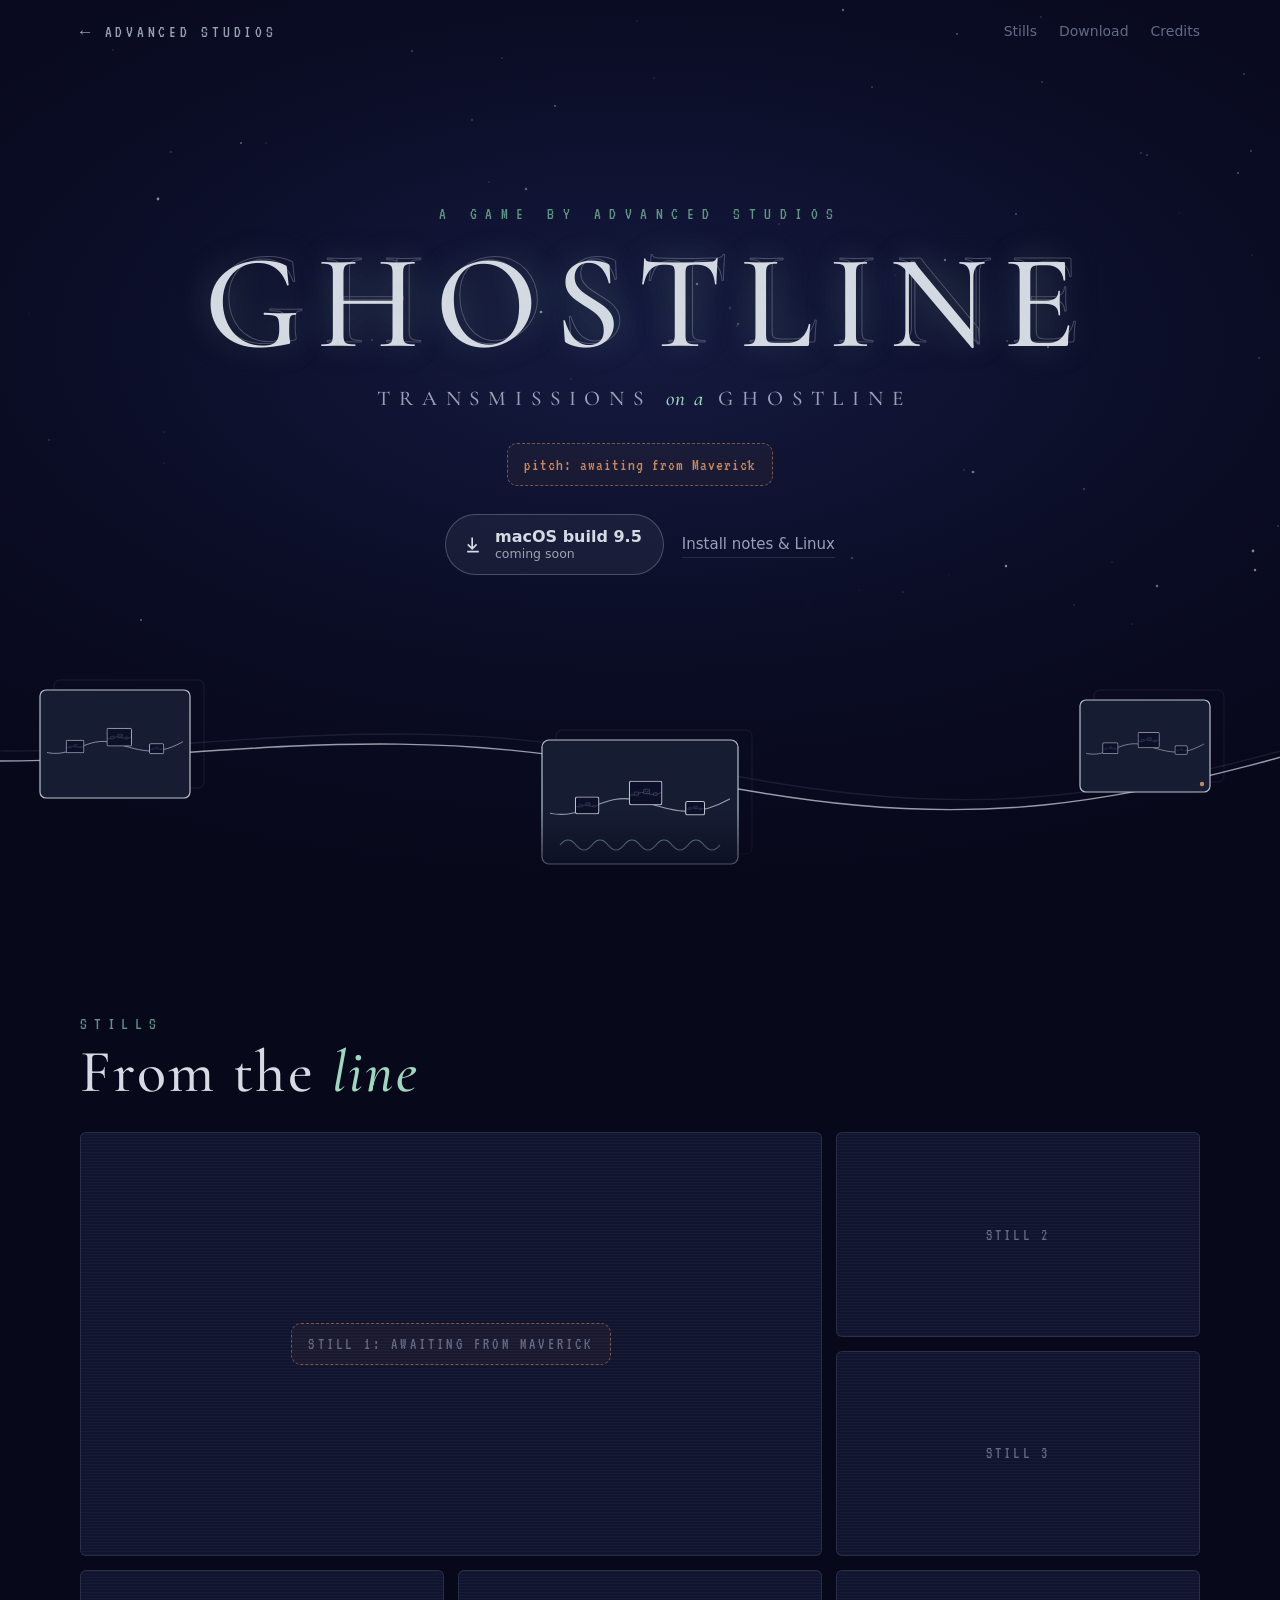
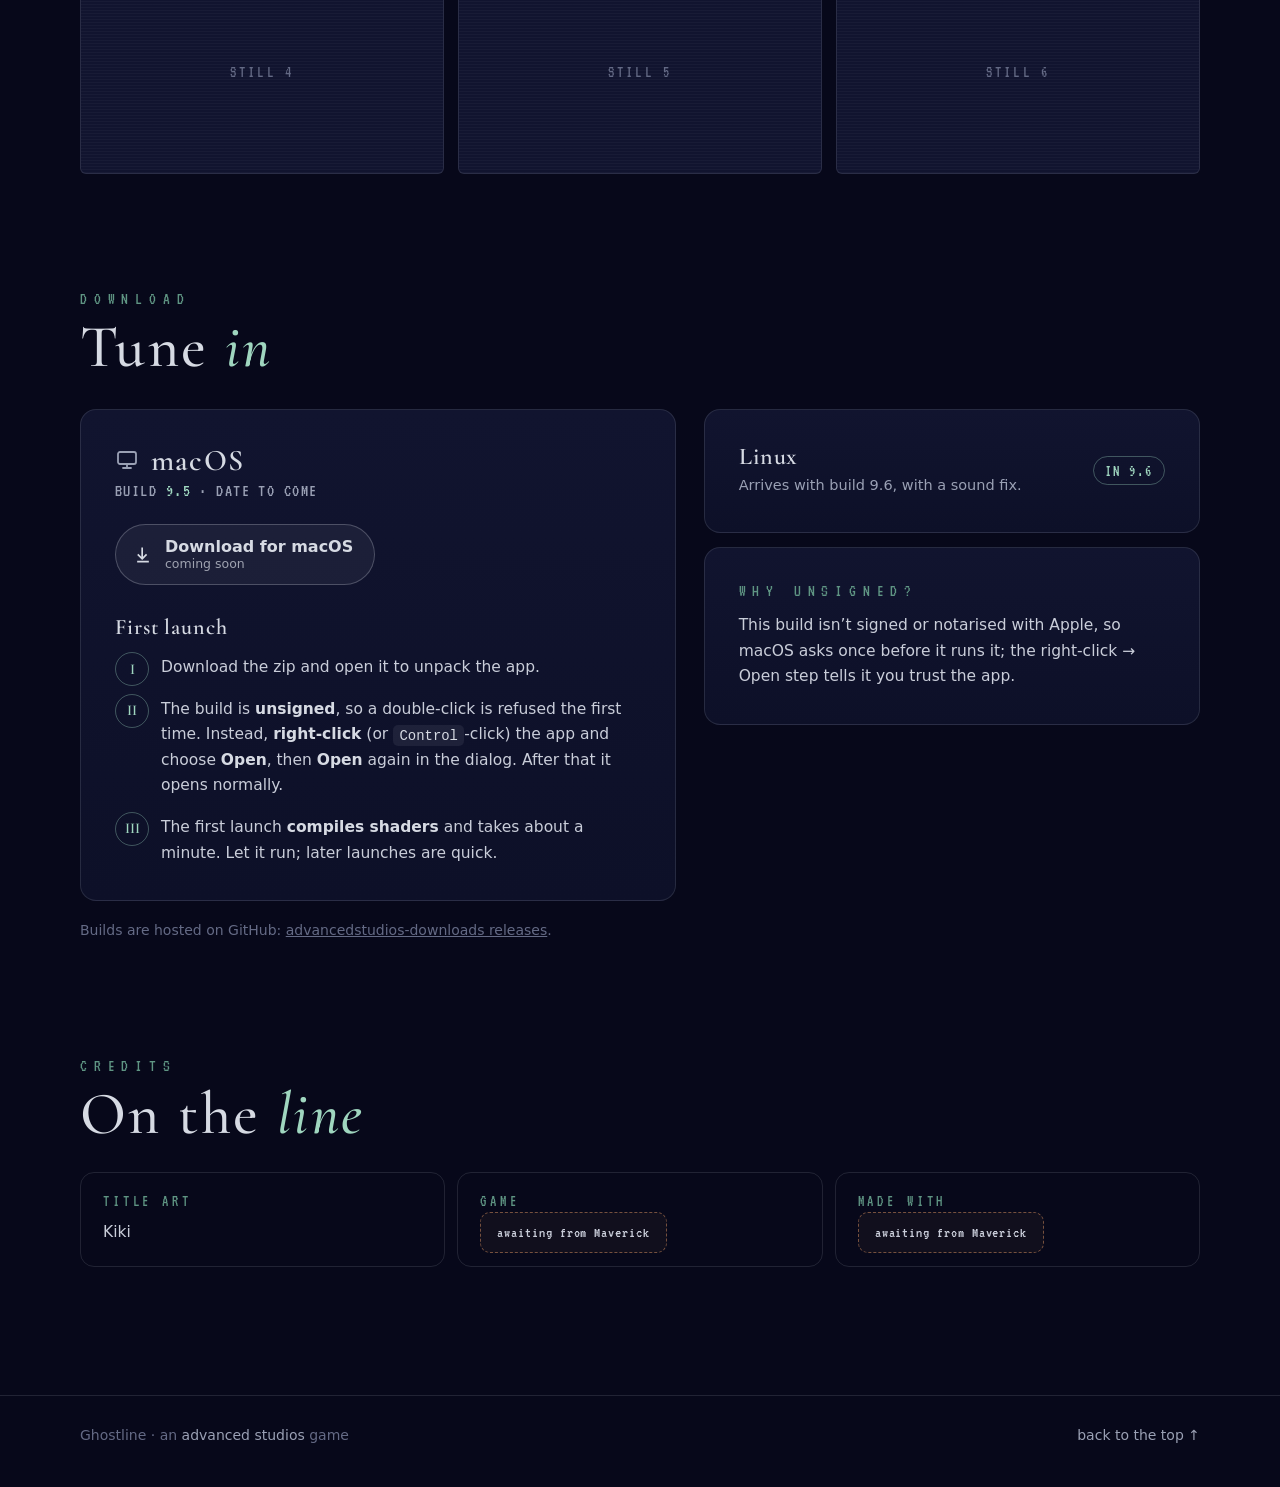
==== ghostline/index.html @ c6085903 "sick drop + ghostline: download pages, both on the main page /sick-drop/: hero over a HUD-free crop " ====
<!doctype html>
<html lang="en">
<head>
<meta charset="utf-8">
<meta name="viewport" content="width=device-width, initial-scale=1">
<title>Ghostline · advanced studios</title>
<meta name="description" content="Ghostline: transmissions on a ghostline. Download the macOS build.">
<meta property="og:title" content="Ghostline">
<meta property="og:description" content="Transmissions on a ghostline.">
<meta name="theme-color" content="#07081a">
<link rel="icon" href="data:,">
<link rel="preload" href="../fonts/cormorant-garamond-latin-500-normal.woff2" as="font" type="font/woff2" crossorigin>
<style>
  @font-face { font-family: "Cormorant Garamond"; src: url(../fonts/cormorant-garamond-latin-500-normal.woff2) format("woff2"); font-weight: 500; font-display: swap; }
  @font-face { font-family: "Cormorant Garamond"; src: url(../fonts/cormorant-garamond-latin-600-normal.woff2) format("woff2"); font-weight: 600; font-display: swap; }
  @font-face { font-family: "Cormorant Garamond"; src: url(../fonts/cormorant-garamond-latin-500-italic.woff2) format("woff2"); font-weight: 500; font-style: italic; font-display: swap; }
  @font-face { font-family: VT323; src: url(../fonts/vt323-latin-400-normal.woff2) format("woff2"); font-display: swap; }

  :root {
    --night: #07081a; --night2: #0d1028; --panel: #11142f; --line: rgba(206,212,224,.13);
    --silver: #d6dae3; --dim: #9aa0b4; --faint: #646a85;
    --celadon: #9fd6bf; --celadon-dim: #5f9583; --copper: #c8875a;
    color-scheme: dark;
  }
  * { box-sizing: border-box; }
  html { scroll-behavior: smooth; }
  body { margin: 0; background: var(--night); color: var(--silver); font: 400 17px/1.65 system-ui, -apple-system, "Segoe UI", Roboto, sans-serif; -webkit-font-smoothing: antialiased; overflow-x: hidden; }
  a { color: inherit; }
  img { display: block; max-width: 100%; height: auto; }
  .wrap { width: min(1120px, 100% - 32px); margin-inline: auto; }
  :focus-visible { outline: 2px solid var(--celadon); outline-offset: 3px; border-radius: 4px; }
  .serif { font-family: "Cormorant Garamond", "C059", Georgia, serif; }

  .top { position: absolute; z-index: 5; inset: 0 0 auto; padding: 20px 0; }
  .top .wrap { display: flex; justify-content: space-between; align-items: center; gap: 16px; }
  .home { text-decoration: none; font: 400 17px/1 VT323, monospace; letter-spacing: .22em; text-transform: uppercase; color: var(--dim); }
  .home::before { content: "\2190\00a0"; }
  .home:hover { color: var(--silver); }
  .top nav { display: flex; gap: 22px; font-size: 14px; }
  .top nav a { text-decoration: none; color: var(--faint); }
  .top nav a:hover { color: var(--silver); }

  /* ---------- hero ---------- */
  .hero { position: relative; min-height: min(100svh, 940px); display: grid; place-items: center; text-align: center; overflow: hidden; isolation: isolate;
    background: radial-gradient(110% 80% at 50% 38%, #151a3f 0, #0b0d26 42%, var(--night) 75%); }
  .hero .art { /* ART: placeholder signal drawing. When Kiki's composite arrives, swap this <svg> for an <img> of it. */
    position: absolute; inset: 0; width: 100%; height: 100%; z-index: -1; }
  .hero::after { content: ""; position: absolute; inset: auto 0 0; height: 10%; z-index: -1; background: linear-gradient(transparent, var(--night)); }
  .hero-in { padding: 110px 0 230px; }
  .kicker { margin: 0 0 22px; font: 400 17px/1 VT323, monospace; letter-spacing: .5em; text-transform: uppercase; color: var(--celadon-dim); }
  h1 { margin: 0; font: 500 clamp(46px, 10.5vw, 150px)/.9 "Cormorant Garamond", Georgia, serif; letter-spacing: .12em; text-indent: .12em; text-transform: uppercase; color: var(--silver);
    text-shadow: 0 0 40px rgba(159,214,191,.18); position: relative; }
  h1::before { /* the afterimage: a tracing-paper copy, a little off register */
    content: attr(data-t); position: absolute; inset: 0; color: transparent; -webkit-text-stroke: 1px rgba(214,218,227,.28); transform: translate(.045em, -.03em); pointer-events: none; animation: drift 9s ease-in-out infinite; }
  @keyframes drift { 0%, 100% { transform: translate(.045em, -.03em); opacity: .8; } 50% { transform: translate(.065em, -.012em); opacity: .4; } }
  .sub { margin: 20px 0 0; font: 500 clamp(15px, 1.8vw, 21px)/1.3 "Cormorant Garamond", Georgia, serif; letter-spacing: .42em; text-indent: .42em; text-transform: uppercase; color: var(--dim); }
  .sub i { font-style: italic; text-transform: none; letter-spacing: .08em; color: var(--celadon); }
  .pitch { max-width: 600px; margin: 34px auto 0; font: 500 clamp(19px, 2vw, 23px)/1.5 "Cormorant Garamond", Georgia, serif; color: #c4c9d6; }

  .cta { display: flex; flex-wrap: wrap; justify-content: center; gap: 14px 18px; align-items: center; margin-top: 34px; }
  .btn { display: inline-flex; align-items: center; gap: 12px; padding: 14px 22px 14px 18px; border-radius: 999px; text-decoration: none; font-weight: 600; font-size: 16px; line-height: 1.15; color: var(--night); background: linear-gradient(180deg, #eef0f5, #c3c8d4); box-shadow: 0 0 0 1px rgba(255,255,255,.25) inset, 0 10px 30px -12px rgba(159,214,191,.55); transition: transform .15s, box-shadow .15s; text-align: left; }
  .btn:hover { transform: translateY(-2px); box-shadow: 0 0 0 1px rgba(255,255,255,.35) inset, 0 14px 36px -12px rgba(159,214,191,.75); }
  .btn svg { width: 20px; height: 20px; flex: none; }
  .btn small { display: block; font-weight: 500; font-size: 12.5px; opacity: .7; }
  .btn.soon { background: rgba(214,218,227,.06); color: var(--silver); box-shadow: inset 0 0 0 1px rgba(214,218,227,.26); cursor: default; }
  .btn.soon:hover { transform: none; }
  .quiet { color: var(--dim); font-size: 15px; text-decoration: none; border-bottom: 1px solid var(--line); }
  .quiet:hover { color: var(--silver); border-color: var(--silver); }

  /* pending content: visible on the preview so nothing ships half-done */
  .pending { border: 1px dashed rgba(200,135,90,.55); border-radius: 10px; padding: 12px 16px; color: var(--copper); font: 400 17px/1.35 VT323, monospace; letter-spacing: .06em; background: rgba(200,135,90,.05); }

  /* ---------- sections ---------- */
  section { padding: clamp(64px, 9vw, 120px) 0 0; }
  .eyebrow { margin: 0 0 10px; font: 400 17px/1 VT323, monospace; letter-spacing: .4em; text-transform: uppercase; color: var(--celadon-dim); }
  h2 { margin: 0 0 18px; font: 500 clamp(38px, 5vw, 60px)/1 "Cormorant Garamond", Georgia, serif; letter-spacing: .04em; color: var(--silver); }
  h2 em { font-style: italic; color: var(--celadon); }

  .stills { display: grid; grid-template-columns: repeat(3, 1fr); gap: 14px; margin-top: 30px; }
  .still { aspect-ratio: 16/9; border-radius: 6px; background: var(--panel); border: 1px solid var(--line); display: grid; place-items: center; position: relative; overflow: hidden; }
  .still:first-child { grid-column: span 2; grid-row: span 2; aspect-ratio: auto; }
  .still::before { content: ""; position: absolute; inset: 0; background: repeating-linear-gradient(0deg, rgba(214,218,227,.035) 0 1px, transparent 1px 3px); }
  .still span { position: relative; font: 400 16px/1 VT323, monospace; letter-spacing: .2em; text-transform: uppercase; color: var(--faint); }

  .dl { display: grid; grid-template-columns: 1.2fr 1fr; gap: clamp(16px, 2.4vw, 28px); margin-top: 32px; }
  .card { border-radius: 16px; background: linear-gradient(180deg, var(--panel), var(--night2)); border: 1px solid var(--line); padding: clamp(22px, 3vw, 34px); }
  .card h3 { margin: 0 0 4px; display: flex; align-items: center; gap: 12px; font: 600 30px/1.1 "Cormorant Garamond", Georgia, serif; letter-spacing: .04em; }
  .card h3 svg { width: 24px; height: 24px; color: var(--dim); }
  .ver { margin: 0 0 22px; font: 400 18px/1.2 VT323, monospace; letter-spacing: .08em; text-transform: uppercase; color: var(--dim); }
  .ver b { color: var(--celadon); font-weight: 400; }
  .stack { display: grid; gap: 14px; align-content: start; }
  .row { display: flex; justify-content: space-between; align-items: center; gap: 14px; }
  .row h3 { font-size: 24px; margin: 0; }
  .row p { margin: 4px 0 0; color: var(--dim); font-size: 14.5px; }
  .pill { font: 400 16px/1 VT323, monospace; letter-spacing: .12em; text-transform: uppercase; color: var(--celadon); border: 1px solid rgba(159,214,191,.35); border-radius: 99px; padding: 6px 11px 5px; white-space: nowrap; }
  ol.steps { margin: 0; padding: 0; list-style: none; counter-reset: st; display: grid; gap: 16px; }
  ol.steps li { counter-increment: st; position: relative; padding-left: 46px; color: #c9cdd9; font-size: 15.5px; }
  ol.steps li::before { content: counter(st, upper-roman); position: absolute; left: 0; top: -3px; width: 32px; height: 32px; border-radius: 50%; display: grid; place-items: center; border: 1px solid rgba(159,214,191,.35); color: var(--celadon); font: 600 15px/1 "Cormorant Garamond", Georgia, serif; }
  ol.steps b { color: var(--silver); }
  kbd, code { font: 500 .9em/1 ui-monospace, "SF Mono", Menlo, Consolas, monospace; background: rgba(214,218,227,.08); padding: .2em .45em; border-radius: 5px; color: var(--silver); }
  .note { margin: 18px 0 0; font-size: 14px; color: var(--faint); }

  .credits { margin: 28px 0 0; display: grid; grid-template-columns: repeat(3, 1fr); gap: 12px; padding: 0; list-style: none; }
  .credits li { padding: 20px 22px; border-radius: 14px; border: 1px solid var(--line); }
  .credits b { display: block; margin-bottom: 8px; font: 400 16px/1 VT323, monospace; letter-spacing: .24em; text-transform: uppercase; color: var(--celadon-dim); }
  .credits span { color: #c9cdd9; font-size: 15.5px; }

  footer { margin-top: clamp(80px, 10vw, 140px); padding: 28px 0 40px; border-top: 1px solid var(--line); color: var(--faint); font-size: 14px; }
  footer .wrap { display: flex; flex-wrap: wrap; justify-content: space-between; gap: 10px 24px; }
  footer a { color: var(--dim); text-decoration: none; }
  footer a:hover { color: var(--silver); }

  /* the signal art */
  .art .wire { fill: none; stroke: #c9ced9; stroke-width: 1.4; opacity: .75; }
  .art .wire.ghost { stroke: #c9ced9; opacity: .2; }
  .art .pulse { fill: none; stroke: var(--celadon); stroke-width: 2.4; stroke-linecap: round; stroke-dasharray: 30 1600; filter: drop-shadow(0 0 6px var(--celadon)); animation: pulse 7s linear infinite; }
  @keyframes pulse { from { stroke-dashoffset: 1630; } to { stroke-dashoffset: 0; } }
  .art .scr { fill: #0c0f28; stroke: #b9bfcd; stroke-width: 1.2; }
  .art .scr-glow { fill: rgba(159,214,191,.07); }
  .art .flick { animation: flick 5.5s steps(1, end) infinite; }
  .art .flick.b { animation-delay: -2.1s; } .art .flick.c { animation-delay: -3.7s; }
  @keyframes flick { 0%, 92%, 96%, 100% { opacity: 1; } 93%, 95% { opacity: .45; } }
  .art .wave { fill: none; stroke: var(--celadon); stroke-width: 1.2; opacity: .7; }
  .art .star { fill: #cfd4e0; }

  @media (max-width: 820px) {
    .top nav { display: none; }
    .stills { grid-template-columns: 1fr 1fr; }
    .still:first-child { grid-column: 1 / -1; grid-row: auto; aspect-ratio: 16/9; }
    .dl, .credits { grid-template-columns: 1fr; }
  }
  @media (max-width: 480px) {
    .btn { width: 100%; }
    h1 { letter-spacing: .06em; text-indent: .06em; }
    .kicker { letter-spacing: .3em; }
    .sub { letter-spacing: .24em; text-indent: .24em; }
  }
  @media (prefers-reduced-motion: reduce) {
    *, *::before, *::after { animation: none !important; transition: none !important; }
    html { scroll-behavior: auto; }
  }
</style>
</head>
<body>

<header class="top">
  <div class="wrap">
    <a class="home" href="../">advanced studios</a>
    <nav aria-label="On this page">
      <a href="#stills">Stills</a>
      <a href="#download">Download</a>
      <a href="#credits">Credits</a>
    </nav>
  </div>
</header>

<main>
  <div class="hero">
    <!-- ART: placeholder until Kiki's title composite arrives; replace this whole <svg> with
         <img class="art" src="img/title.webp" alt="" style="object-fit:cover"> -->
    <svg class="art" viewBox="0 0 1600 900" preserveAspectRatio="xMidYMid slice" aria-hidden="true" focusable="false">
      <defs>
        <!-- a small copy of the network, shown inside each screen -->
        <symbol id="net2" viewBox="0 0 160 90">
          <path d="M-4 54 C30 64 46 34 80 44 S130 60 164 40" fill="none" stroke="#b9bfcd" stroke-width="1.6" opacity=".8"/>
          <rect x="22" y="40" width="22" height="16" rx="1.5" fill="#0c0f28" stroke="#b9bfcd" stroke-width="1.2"/>
          <rect x="70" y="26" width="30" height="22" rx="1.5" fill="#0c0f28" stroke="#b9bfcd" stroke-width="1.2"/>
          <rect x="120" y="44" width="18" height="13" rx="1.5" fill="#0c0f28" stroke="#b9bfcd" stroke-width="1.2"/>
          <path d="M74 38 q4 -6 8 0 t8 0 t8 0" fill="none" stroke="#9fd6bf" stroke-width="1.2"/>
        </symbol>
        <symbol id="net1" viewBox="0 0 160 90">
          <path d="M-4 54 C30 64 46 34 80 44 S130 60 164 40" fill="none" stroke="#b9bfcd" stroke-width="1" opacity=".8"/>
          <svg x="22" y="40" width="22" height="16" viewBox="0 0 22 16"><rect x=".6" y=".6" width="20.8" height="14.8" rx="1.5" fill="#0c0f28" stroke="#b9bfcd" stroke-width="1"/><use href="#net2" x="1" y="1" width="20" height="14"/></svg>
          <svg x="70" y="26" width="30" height="22" viewBox="0 0 30 22"><rect x=".6" y=".6" width="28.8" height="20.8" rx="1.5" fill="#0c0f28" stroke="#b9bfcd" stroke-width="1"/><use href="#net2" x="1" y="1" width="28" height="20"/></svg>
          <svg x="120" y="44" width="18" height="13" viewBox="0 0 18 13"><rect x=".6" y=".6" width="16.8" height="11.8" rx="1.5" fill="#0c0f28" stroke="#b9bfcd" stroke-width="1"/><use href="#net2" x="1" y="1" width="16" height="11"/></svg>
        </symbol>
      </defs>

      <g id="stars"></g>

      <!-- the afterimage: the same network on tracing paper, a little off register -->
      <g transform="translate(14 -10)" opacity=".5">
        <path class="wire ghost" d="M-40 742 C240 800 470 700 800 770 S1260 820 1660 690"/>
        <rect x="200" y="690" width="150" height="108" rx="6" fill="none" stroke="#c9ced9" stroke-opacity=".18"/>
        <rect x="702" y="740" width="196" height="124" rx="6" fill="none" stroke="#c9ced9" stroke-opacity=".18"/>
        <rect x="1240" y="700" width="130" height="92" rx="6" fill="none" stroke="#c9ced9" stroke-opacity=".18"/>
      </g>

      <path class="wire" d="M-40 742 C240 800 470 700 800 770 S1260 820 1660 690"/>
      <path class="pulse" d="M-40 742 C240 800 470 700 800 770 S1260 820 1660 690"/>

      <!-- three screens on the line, each holding a smaller copy of the line -->
      <g class="flick a">
        
        <rect class="scr" x="200" y="690" width="150" height="108" rx="6"/>
        <rect class="scr-glow" x="200" y="690" width="150" height="108" rx="6"/>
        <use href="#net1" x="207" y="697" width="136" height="94"/>
      </g>
      <g class="flick b">
        <rect class="scr" x="702" y="740" width="196" height="124" rx="7"/>
        <rect class="scr-glow" x="702" y="740" width="196" height="124" rx="7"/>
        <use href="#net1" x="710" y="748" width="180" height="108"/>
        <path class="wave" d="M720 845 q8 -10 16 0 t16 0 t16 0 t16 0 t16 0 t16 0 t16 0 t16 0 t16 0 t16 0"/>
      </g>
      <g class="flick c">
        <rect class="scr" x="1240" y="700" width="130" height="92" rx="6"/>
        <rect class="scr-glow" x="1240" y="700" width="130" height="92" rx="6"/>
        <use href="#net1" x="1246" y="706" width="118" height="80"/>
        <circle cx="1362" cy="784" r="2.2" fill="#c8875a"/>
      </g>
    </svg>

    <div class="wrap hero-in">
      <p class="kicker">a game by advanced studios</p>
      <h1 data-t="Ghostline">Ghostline</h1>
      <p class="sub">Transmissions <i>on a</i> Ghostline</p>
      <!-- PITCH: from Maverick -->
      <p class="pitch"><span class="pending">pitch: awaiting from Maverick</span></p>
      <div class="cta">
        <!-- DOWNLOAD (hero): when the 9.5 release is up, make this an <a class="btn" href="…"> and drop "soon" -->
        <span class="btn soon" role="note">
          <svg viewBox="0 0 24 24" aria-hidden="true"><path fill="currentColor" d="M12 3v11.2l3.6-3.6 1.4 1.4-6 6-6-6 1.4-1.4 3.6 3.6V3h2zM5 19h14v2H5z"/></svg>
          <span>macOS build 9.5<small>coming soon</small></span>
        </span>
        <a class="quiet" href="#download">Install notes &amp; Linux</a>
      </div>
    </div>
  </div>

  <section id="stills">
    <div class="wrap">
      <p class="eyebrow">Stills</p>
      <h2>From the <em>line</em></h2>
      <!-- STILLS: from Maverick. Replace each .still with <button class="still"><img …></button> or plain <img>. -->
      <div class="stills">
        <div class="still"><span class="pending">still 1: awaiting from Maverick</span></div>
        <div class="still"><span>still 2</span></div>
        <div class="still"><span>still 3</span></div>
        <div class="still"><span>still 4</span></div>
        <div class="still"><span>still 5</span></div>
        <div class="still"><span>still 6</span></div>
      </div>
    </div>
  </section>

  <section id="download">
    <div class="wrap">
      <p class="eyebrow">Download</p>
      <h2>Tune <em>in</em></h2>
      <div class="dl">
        <div class="card">
          <h3><svg viewBox="0 0 24 24" aria-hidden="true" fill="none" stroke="currentColor" stroke-width="1.8" stroke-linecap="round" stroke-linejoin="round"><rect x="3" y="4" width="18" height="12" rx="2"/><path d="M8 20h8M12 16v4"/></svg>macOS</h3>
          <!-- VERSION + DATE: fill the date when the release is published -->
          <p class="ver">Build <b>9.5</b> &middot; date to come</p>
          <span class="btn soon" role="note">
            <svg viewBox="0 0 24 24" aria-hidden="true"><path fill="currentColor" d="M12 3v11.2l3.6-3.6 1.4 1.4-6 6-6-6 1.4-1.4 3.6 3.6V3h2zM5 19h14v2H5z"/></svg>
            <span>Download for macOS<small>coming soon</small></span>
          </span>
          <h3 style="font-size:22px;margin:30px 0 16px">First launch</h3>
          <ol class="steps">
            <li>Download the zip and open it to unpack the app.</li>
            <li>The build is <b>unsigned</b>, so a double-click is refused the first time. Instead, <b>right-click</b> (or <kbd>Control</kbd>-click) the app and choose <b>Open</b>, then <b>Open</b> again in the dialog. After that it opens normally.</li>
            <li>The first launch <b>compiles shaders</b> and takes about a minute. Let it run; later launches are quick.</li>
          </ol>
        </div>
        <div class="stack">
          <div class="card row">
            <div><h3>Linux</h3><p>Arrives with build 9.6, with a sound fix.</p></div>
            <span class="pill">in 9.6</span>
          </div>
          <div class="card">
            <p class="eyebrow" style="margin-bottom:14px">Why unsigned?</p>
            <p style="margin:0;color:#c9cdd9;font-size:15.5px">This build isn&rsquo;t signed or notarised with Apple, so macOS asks once before it runs it; the right-click &rarr; Open step tells it you trust the app.</p>
          </div>
        </div>
      </div>
      <p class="note">Builds are hosted on GitHub: <a href="https://github.com/tehrandom2/advancedstudios-downloads/releases">advancedstudios-downloads releases</a>.</p>
    </div>
  </section>

  <section id="credits">
    <div class="wrap">
      <p class="eyebrow">Credits</p>
      <h2>On the <em>line</em></h2>
      <!-- CREDITS: from Maverick -->
      <ul class="credits">
        <li><b>Title art</b><span>Kiki</span></li>
        <li><b>Game</b><span class="pending">awaiting from Maverick</span></li>
        <li><b>Made with</b><span class="pending">awaiting from Maverick</span></li>
      </ul>
    </div>
  </section>
</main>

<footer>
  <div class="wrap">
    <span>Ghostline &middot; an <a href="../">advanced studios</a> game</span>
    <a href="#" onclick="scrollTo(0,0);return false">back to the top &uarr;</a>
  </div>
</footer>

<script>
(() => {
  // a few faint stars, placed by a fixed seed so the sky is the same every visit
  const g = document.getElementById('stars'); if (!g) return;
  let s = 7; const r = () => (s = (s * 16807) % 2147483647) / 2147483647;
  let out = '';
  for (let i = 0; i < 90; i++) {
    const x = (r() * 1600).toFixed(0), y = (r() * 640).toFixed(0), rad = (r() * 1.1 + .3).toFixed(2), o = (r() * .5 + .12).toFixed(2);
    out += `<circle class="star" cx="${x}" cy="${y}" r="${rad}" opacity="${o}"/>`;
  }
  g.innerHTML = out;
})();
</script>
</body>
</html>
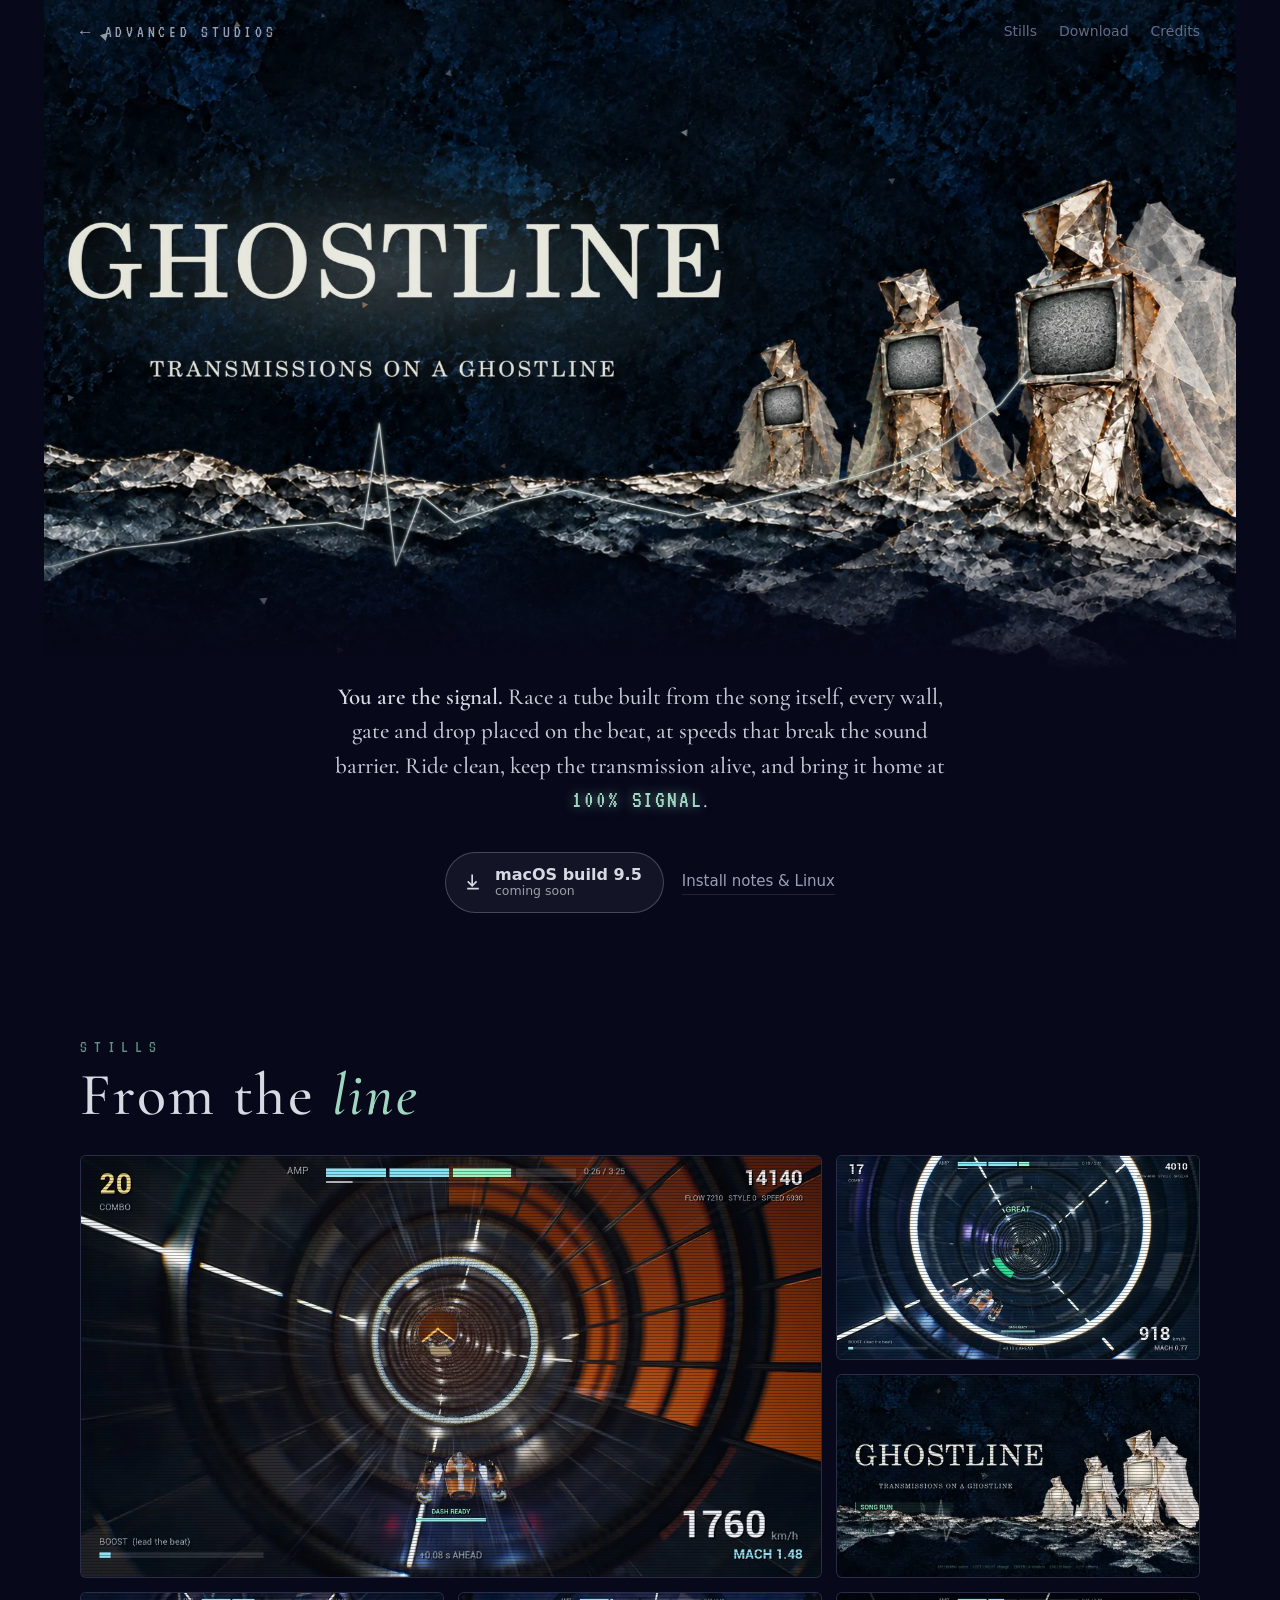
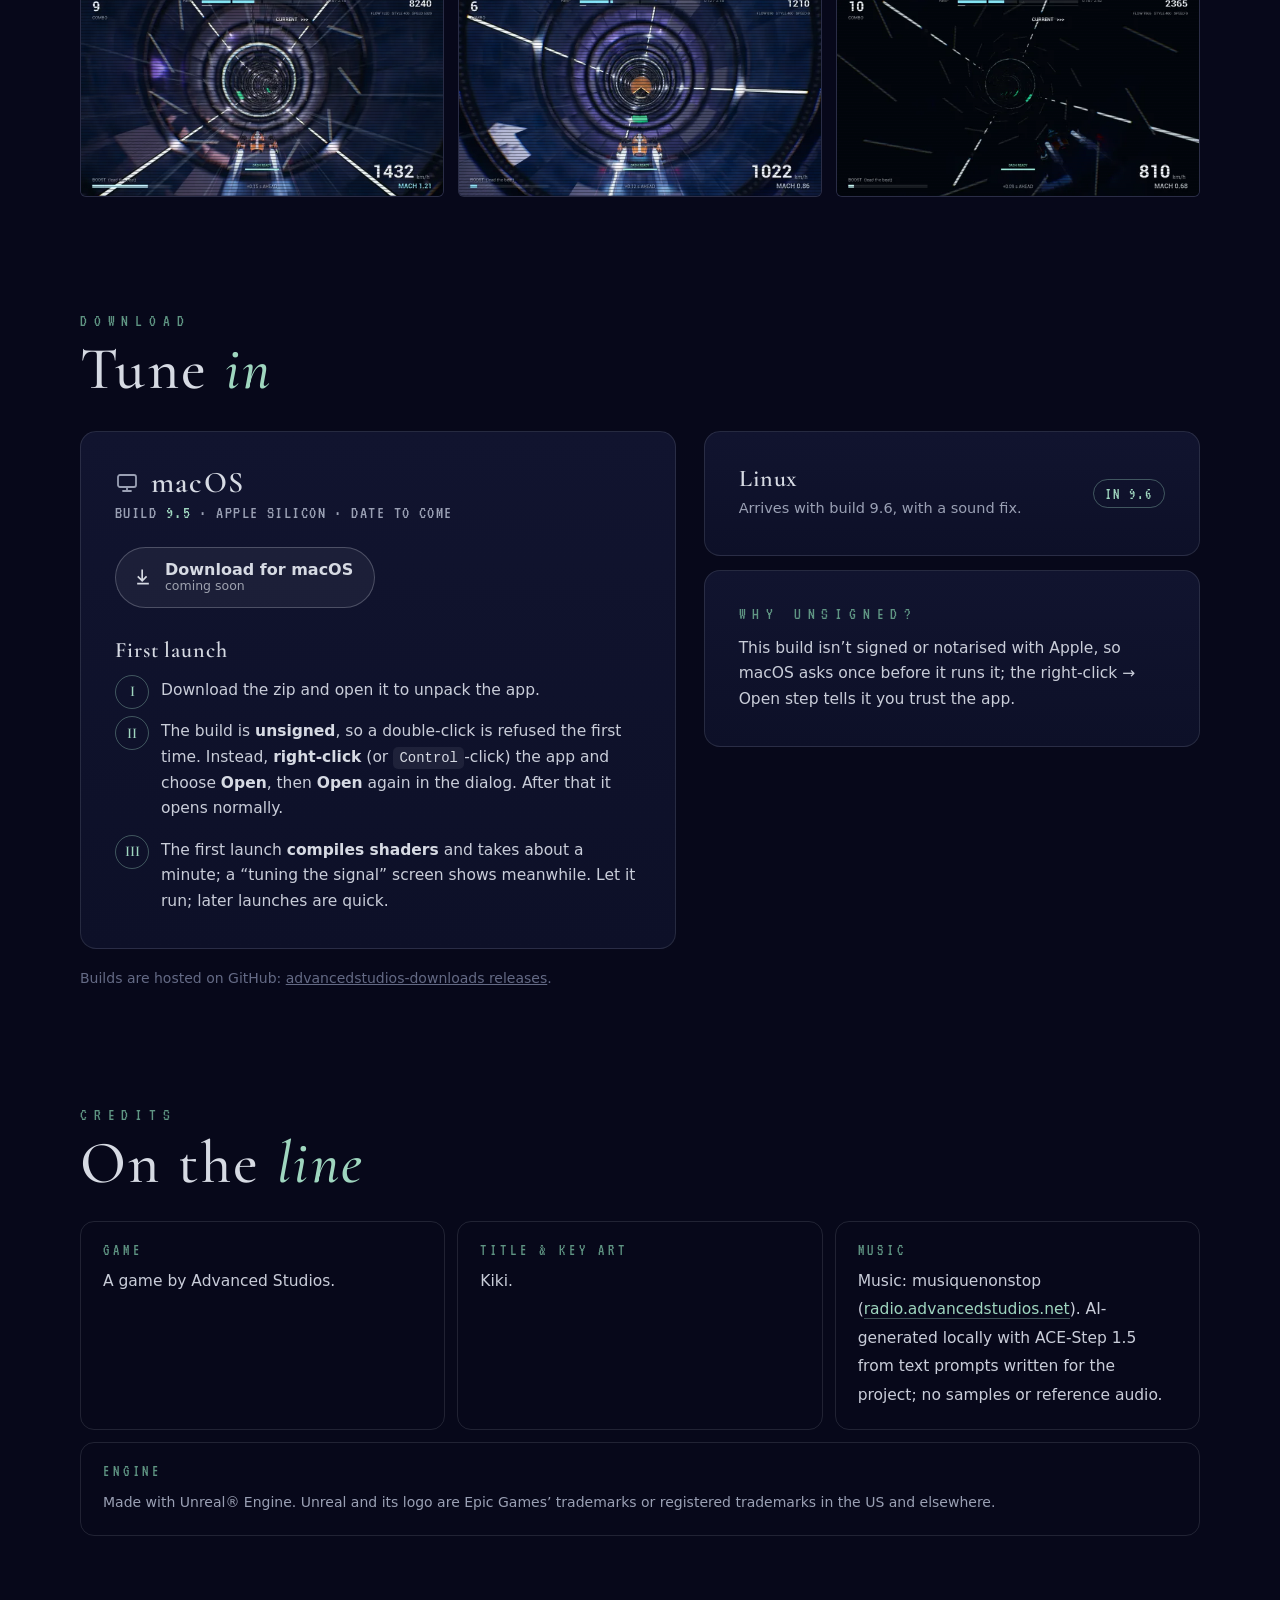
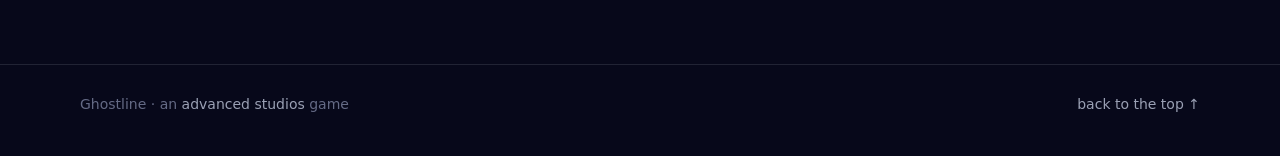
==== commit ebe6bf21: "sick drop + ghostline: motion, Kiki's title art, Maverick's pitch and credits Sick Drop: canvas snow" ====
--- a/ghostline/index.html
+++ b/ghostline/index.html
@@ -4,12 +4,13 @@
 <meta charset="utf-8">
 <meta name="viewport" content="width=device-width, initial-scale=1">
 <title>Ghostline · advanced studios</title>
-<meta name="description" content="Ghostline: transmissions on a ghostline. Download the macOS build.">
+<meta name="description" content="Ghostline: you are the signal. Race a tube built from the song itself. Download the macOS build.">
 <meta property="og:title" content="Ghostline">
-<meta property="og:description" content="Transmissions on a ghostline.">
+<meta property="og:description" content="You are the signal. Race a tube built from the song itself, every wall, gate and drop placed on the beat.">
+<meta property="og:image" content="https://advancedstudios.net/ghostline/img/og.jpg">
 <meta name="theme-color" content="#07081a">
 <link rel="icon" href="data:,">
-<link rel="preload" href="../fonts/cormorant-garamond-latin-500-normal.woff2" as="font" type="font/woff2" crossorigin>
+
 <style>
   @font-face { font-family: "Cormorant Garamond"; src: url(../fonts/cormorant-garamond-latin-500-normal.woff2) format("woff2"); font-weight: 500; font-display: swap; }
   @font-face { font-family: "Cormorant Garamond"; src: url(../fonts/cormorant-garamond-latin-600-normal.woff2) format("woff2"); font-weight: 600; font-display: swap; }
@@ -41,21 +42,45 @@
   .top nav a:hover { color: var(--silver); }
 
   /* ---------- hero ---------- */
-  .hero { position: relative; min-height: min(100svh, 940px); display: grid; place-items: center; text-align: center; overflow: hidden; isolation: isolate;
-    background: radial-gradient(110% 80% at 50% 38%, #151a3f 0, #0b0d26 42%, var(--night) 75%); }
-  .hero .art { /* ART: placeholder signal drawing. When Kiki's composite arrives, swap this <svg> for an <img> of it. */
-    position: absolute; inset: 0; width: 100%; height: 100%; z-index: -1; }
-  .hero::after { content: ""; position: absolute; inset: auto 0 0; height: 10%; z-index: -1; background: linear-gradient(transparent, var(--night)); }
-  .hero-in { padding: 110px 0 230px; }
-  .kicker { margin: 0 0 22px; font: 400 17px/1 VT323, monospace; letter-spacing: .5em; text-transform: uppercase; color: var(--celadon-dim); }
-  h1 { margin: 0; font: 500 clamp(46px, 10.5vw, 150px)/.9 "Cormorant Garamond", Georgia, serif; letter-spacing: .12em; text-indent: .12em; text-transform: uppercase; color: var(--silver);
-    text-shadow: 0 0 40px rgba(159,214,191,.18); position: relative; }
-  h1::before { /* the afterimage: a tracing-paper copy, a little off register */
-    content: attr(data-t); position: absolute; inset: 0; color: transparent; -webkit-text-stroke: 1px rgba(214,218,227,.28); transform: translate(.045em, -.03em); pointer-events: none; animation: drift 9s ease-in-out infinite; }
-  @keyframes drift { 0%, 100% { transform: translate(.045em, -.03em); opacity: .8; } 50% { transform: translate(.065em, -.012em); opacity: .4; } }
-  .sub { margin: 20px 0 0; font: 500 clamp(15px, 1.8vw, 21px)/1.3 "Cormorant Garamond", Georgia, serif; letter-spacing: .42em; text-indent: .42em; text-transform: uppercase; color: var(--dim); }
-  .sub i { font-style: italic; text-transform: none; letter-spacing: .08em; color: var(--celadon); }
-  .pitch { max-width: 600px; margin: 34px auto 0; font: 500 clamp(19px, 2vw, 23px)/1.5 "Cormorant Garamond", Georgia, serif; color: #c4c9d6; }
+  .sr { position: absolute; width: 1px; height: 1px; overflow: hidden; clip: rect(0 0 0 0); white-space: nowrap; }
+  .hero { position: relative; text-align: center; }
+  .hero .art { position: relative; aspect-ratio: 16 / 9; overflow: hidden; background: #0a0d22;
+    /* stays 16:9 (the wire and screens are placed on it), but never taller than the screen leaves room for the pitch */
+    width: min(100%, calc((100svh - 230px) * 16 / 9)); min-width: min(100%, 720px); margin: 0 auto;
+    -webkit-mask-image: linear-gradient(90deg, transparent, #000 6%, #000 94%, transparent); mask-image: linear-gradient(90deg, transparent, #000 6%, #000 94%, transparent); }
+  @media (min-aspect-ratio: 16/9.6) { .hero { background: radial-gradient(60% 80% at 50% 40%, #0e1230, var(--night) 70%); } }
+  @media (max-aspect-ratio: 16/10) { .hero .art { -webkit-mask-image: none; mask-image: none; } }
+  .hero .art::after { content: ""; position: absolute; inset: auto 0 0; height: 22%; background: linear-gradient(transparent, var(--night)); pointer-events: none; z-index: 2; }
+  .hero .layer, .hero .drift, .hero picture, .hero .beat { position: absolute; inset: 0; }
+  .hero .layer { transform: translate3d(var(--lx, 0px), var(--ly, 0px), 0) scale(1.06); will-change: transform; }
+  .hero .drift { animation: drift 34s ease-in-out infinite alternate; will-change: transform; }
+  @keyframes drift { 0% { transform: scale(1) translate3d(-.7%, .3%, 0); } 100% { transform: scale(1.045) translate3d(.7%, -.5%, 0); } }
+  .hero picture img { display: block; width: 100%; height: 100%; object-fit: cover; }
+  .hero canvas.foil { position: absolute; inset: 0; width: 100%; height: 100%; z-index: 1; pointer-events: none; }
+
+  /* heartbeat on the wire */
+  .beat path { fill: none; stroke-linecap: round; stroke-linejoin: round; }
+  .beat .core { stroke: #f6fffb; stroke-width: 4.2; stroke-dasharray: 46 2000; stroke-dashoffset: 46; animation: run 4.8s linear infinite; }
+  .beat .halo { stroke: rgba(159,214,191,.4); stroke-width: 16; stroke-dasharray: 90 2000; stroke-dashoffset: 68; animation: run2 4.8s linear infinite; }
+  @keyframes run { 0% { stroke-dashoffset: 46; opacity: 1; } 70% { stroke-dashoffset: -1000; opacity: 1; } 71%, 100% { stroke-dashoffset: -1000; opacity: 0; } }
+  @keyframes run2 { 0% { stroke-dashoffset: 68; opacity: .9; } 70% { stroke-dashoffset: -978; opacity: .9; } 71%, 100% { stroke-dashoffset: -978; opacity: 0; } }
+  .beat .spike { stroke: #dffff2; stroke-width: 3; opacity: 0; filter: drop-shadow(0 0 6px #9fd6bf); animation: spike 4.8s ease-out infinite; }
+  @keyframes spike { 0%, 18% { opacity: 0; } 24% { opacity: .95; } 40% { opacity: .2; } 50%, 100% { opacity: 0; } }
+
+  /* a soft glow breathing behind the painted title */
+  .hero .glow { position: absolute; left: -2%; top: 22%; width: 64%; height: 38%; border-radius: 50%; background: radial-gradient(closest-side, rgba(214,236,228,.22), rgba(159,214,191,.08) 55%, transparent); mix-blend-mode: screen; animation: breathe 7s ease-in-out infinite alternate; pointer-events: none; }
+  @keyframes breathe { from { opacity: .35; transform: scale(.96); } to { opacity: 1; transform: scale(1.04); } }
+
+  /* the three screens flicker, and catch the pulse when it reaches them */
+  .hero .tv { position: absolute; border-radius: 8%; background: rgba(226,240,255,.9); mix-blend-mode: overlay; opacity: 0; animation: tv 4.8s steps(1, end) infinite; }
+  .hero .t1 { left: 59.9%; top: 56.5%; width: 3.1%; height: 6%; animation-delay: -.2s; }
+  .hero .t2 { left: 69.5%; top: 50%; width: 4.4%; height: 7.6%; animation-delay: -.1s; }
+  .hero .t3 { left: 80.7%; top: 43%; width: 7%; height: 12%; }
+  @keyframes tv { 0%, 12% { opacity: .05; } 13% { opacity: .18; } 14%, 52% { opacity: .06; } 53% { opacity: .14; } 54%, 69% { opacity: .05; } 70% { opacity: .42; } 72% { opacity: .2; } 74% { opacity: .34; } 78%, 100% { opacity: .07; } }
+  .hero-in { position: relative; z-index: 3; margin-top: 0; padding: 10px 0 10px; }
+  .pitch b { color: var(--silver); font-weight: 600; }
+  .pitch .sig { font: 400 1.05em/1 VT323, monospace; letter-spacing: .08em; color: var(--celadon); text-shadow: 0 0 12px rgba(159,214,191,.6); white-space: nowrap; }
+  .pitch { max-width: 640px; margin: 0 auto; font: 500 clamp(19px, 2vw, 23px)/1.5 "Cormorant Garamond", Georgia, serif; color: #c4c9d6; }
 
   .cta { display: flex; flex-wrap: wrap; justify-content: center; gap: 14px 18px; align-items: center; margin-top: 34px; }
   .btn { display: inline-flex; align-items: center; gap: 12px; padding: 14px 22px 14px 18px; border-radius: 999px; text-decoration: none; font-weight: 600; font-size: 16px; line-height: 1.15; color: var(--night); background: linear-gradient(180deg, #eef0f5, #c3c8d4); box-shadow: 0 0 0 1px rgba(255,255,255,.25) inset, 0 10px 30px -12px rgba(159,214,191,.55); transition: transform .15s, box-shadow .15s; text-align: left; }
@@ -77,10 +102,27 @@
   h2 em { font-style: italic; color: var(--celadon); }
 
   .stills { display: grid; grid-template-columns: repeat(3, 1fr); gap: 14px; margin-top: 30px; }
-  .still { aspect-ratio: 16/9; border-radius: 6px; background: var(--panel); border: 1px solid var(--line); display: grid; place-items: center; position: relative; overflow: hidden; }
-  .still:first-child { grid-column: span 2; grid-row: span 2; aspect-ratio: auto; }
-  .still::before { content: ""; position: absolute; inset: 0; background: repeating-linear-gradient(0deg, rgba(214,218,227,.035) 0 1px, transparent 1px 3px); }
-  .still span { position: relative; font: 400 16px/1 VT323, monospace; letter-spacing: .2em; text-transform: uppercase; color: var(--faint); }
+  .still { position: relative; padding: 0; border: 1px solid var(--line); border-radius: 6px; overflow: hidden; background: var(--panel); cursor: zoom-in; aspect-ratio: 16/9; color: inherit; }
+  .still.big { grid-column: span 2; grid-row: span 2; aspect-ratio: auto; }
+  .still.wide { grid-column: 1 / -1; aspect-ratio: 32/9; }
+  .still img { width: 100%; height: 100%; object-fit: cover; transition: transform .5s cubic-bezier(.2,.7,.2,1); }
+  .still:hover img { transform: scale(1.03); }
+  .still { transition: box-shadow .3s ease, border-color .3s ease; }
+  .still:hover { border-color: rgba(159,214,191,.45); box-shadow: 0 18px 50px -22px rgba(159,214,191,.6); }
+  /* scanlines with a faint flicker, and a slow bright roll bar */
+  .still::after { content: ""; position: absolute; inset: 0; pointer-events: none; background: repeating-linear-gradient(0deg, rgba(5,6,16,.32) 0 1px, transparent 1px 3px); animation: flick 3.2s steps(1, end) infinite; }
+  .still:nth-child(2)::after { animation-delay: -1.1s; } .still:nth-child(3)::after { animation-delay: -2.3s; } .still:nth-child(4)::after { animation-delay: -.6s; } .still:nth-child(5)::after { animation-delay: -1.7s; } .still:nth-child(6)::after { animation-delay: -2.8s; }
+  @keyframes flick { 0%, 100% { opacity: .75; } 8% { opacity: .55; } 9% { opacity: .85; } 47% { opacity: .7; } 48% { opacity: .5; } 50% { opacity: .78; } }
+  .still::before { content: ""; position: absolute; left: 0; right: 0; top: 0; height: 18%; z-index: 1; pointer-events: none; background: linear-gradient(transparent, rgba(214,236,228,.07) 50%, transparent); transform: translate3d(0, -100%, 0); animation: roll 7s linear infinite; }
+  .still:nth-child(2)::before { animation-delay: -2s; } .still:nth-child(3)::before { animation-delay: -4.5s; } .still:nth-child(4)::before { animation-delay: -3.2s; } .still:nth-child(5)::before { animation-delay: -5.4s; } .still:nth-child(6)::before { animation-delay: -1.2s; }
+  @keyframes roll { to { transform: translate3d(0, 560%, 0); } }
+  .still:hover::after { opacity: .4; animation: none; }
+
+  html.anim .rv { opacity: 0; transform: translate3d(0, 26px, 0); transition: opacity .9s ease, transform 1s cubic-bezier(.2,.7,.2,1); transition-delay: var(--d, 0s); }
+  html.anim .rv.in { opacity: 1; transform: none; }
+  html.anim .hero-in > * { animation: rise 1.1s cubic-bezier(.2,.7,.2,1) both; }
+  html.anim .hero-in > .cta { animation-delay: .15s; }
+  @keyframes rise { from { opacity: 0; transform: translate3d(0, 18px, 0); } }
 
   .dl { display: grid; grid-template-columns: 1.2fr 1fr; gap: clamp(16px, 2.4vw, 28px); margin-top: 32px; }
   .card { border-radius: 16px; background: linear-gradient(180deg, var(--panel), var(--night2)); border: 1px solid var(--line); padding: clamp(22px, 3vw, 34px); }
@@ -104,39 +146,37 @@
   .credits li { padding: 20px 22px; border-radius: 14px; border: 1px solid var(--line); }
   .credits b { display: block; margin-bottom: 8px; font: 400 16px/1 VT323, monospace; letter-spacing: .24em; text-transform: uppercase; color: var(--celadon-dim); }
   .credits span { color: #c9cdd9; font-size: 15.5px; }
+  .credits a { color: var(--celadon); text-decoration: none; border-bottom: 1px solid rgba(159,214,191,.35); }
+  .credits .span2 { grid-column: span 1; } .credits .span3 { grid-column: 1 / -1; }
+  .credits .span3 span { color: var(--dim); font-size: 14px; }
 
   footer { margin-top: clamp(80px, 10vw, 140px); padding: 28px 0 40px; border-top: 1px solid var(--line); color: var(--faint); font-size: 14px; }
   footer .wrap { display: flex; flex-wrap: wrap; justify-content: space-between; gap: 10px 24px; }
   footer a { color: var(--dim); text-decoration: none; }
   footer a:hover { color: var(--silver); }
 
-  /* the signal art */
-  .art .wire { fill: none; stroke: #c9ced9; stroke-width: 1.4; opacity: .75; }
-  .art .wire.ghost { stroke: #c9ced9; opacity: .2; }
-  .art .pulse { fill: none; stroke: var(--celadon); stroke-width: 2.4; stroke-linecap: round; stroke-dasharray: 30 1600; filter: drop-shadow(0 0 6px var(--celadon)); animation: pulse 7s linear infinite; }
-  @keyframes pulse { from { stroke-dashoffset: 1630; } to { stroke-dashoffset: 0; } }
-  .art .scr { fill: #0c0f28; stroke: #b9bfcd; stroke-width: 1.2; }
-  .art .scr-glow { fill: rgba(159,214,191,.07); }
-  .art .flick { animation: flick 5.5s steps(1, end) infinite; }
-  .art .flick.b { animation-delay: -2.1s; } .art .flick.c { animation-delay: -3.7s; }
-  @keyframes flick { 0%, 92%, 96%, 100% { opacity: 1; } 93%, 95% { opacity: .45; } }
-  .art .wave { fill: none; stroke: var(--celadon); stroke-width: 1.2; opacity: .7; }
-  .art .star { fill: #cfd4e0; }
+
+  dialog.lb { padding: 0; border: 0; background: transparent; max-width: 100vw; max-height: 100vh; width: 100vw; height: 100vh; color: var(--silver); }
+  dialog.lb::backdrop { background: rgba(5,6,16,.93); backdrop-filter: blur(6px); }
+  .lb-in { position: relative; height: 100%; display: grid; place-items: center; padding: 56px 16px; }
+  .lb-in img { max-width: min(1600px, 100%); max-height: 100%; width: auto; border-radius: 6px; box-shadow: 0 30px 80px -20px #000; }
+  .lb button { position: absolute; border: 0; background: rgba(214,218,227,.1); color: var(--silver); width: 48px; height: 48px; border-radius: 50%; font-size: 22px; cursor: pointer; display: grid; place-items: center; }
+  .lb button:hover { background: rgba(214,218,227,.2); }
+  .lb .x { right: 16px; top: 16px; } .lb .p { left: 16px; top: 50%; transform: translateY(-50%); } .lb .n { right: 16px; top: 50%; transform: translateY(-50%); }
+  .lb .cap { position: absolute; left: 0; right: 0; bottom: 16px; text-align: center; font: 400 18px/1 VT323, monospace; letter-spacing: .14em; text-transform: uppercase; color: var(--dim); }
 
   @media (max-width: 820px) {
     .top nav { display: none; }
     .stills { grid-template-columns: 1fr 1fr; }
-    .still:first-child { grid-column: 1 / -1; grid-row: auto; aspect-ratio: 16/9; }
+    .still.big, .still.wide { grid-column: 1 / -1; grid-row: auto; aspect-ratio: 16/9; }
     .dl, .credits { grid-template-columns: 1fr; }
   }
   @media (max-width: 480px) {
     .btn { width: 100%; }
-    h1 { letter-spacing: .06em; text-indent: .06em; }
-    .kicker { letter-spacing: .3em; }
-    .sub { letter-spacing: .24em; text-indent: .24em; }
   }
   @media (prefers-reduced-motion: reduce) {
     *, *::before, *::after { animation: none !important; transition: none !important; }
+    .hero .tv, .beat .core, .beat .halo { display: none; }
     html { scroll-behavior: auto; }
   }
 </style>
@@ -156,66 +196,29 @@
 
 <main>
   <div class="hero">
-    <!-- ART: placeholder until Kiki's title composite arrives; replace this whole <svg> with
-         <img class="art" src="img/title.webp" alt="" style="object-fit:cover"> -->
-    <svg class="art" viewBox="0 0 1600 900" preserveAspectRatio="xMidYMid slice" aria-hidden="true" focusable="false">
-      <defs>
-        <!-- a small copy of the network, shown inside each screen -->
-        <symbol id="net2" viewBox="0 0 160 90">
-          <path d="M-4 54 C30 64 46 34 80 44 S130 60 164 40" fill="none" stroke="#b9bfcd" stroke-width="1.6" opacity=".8"/>
-          <rect x="22" y="40" width="22" height="16" rx="1.5" fill="#0c0f28" stroke="#b9bfcd" stroke-width="1.2"/>
-          <rect x="70" y="26" width="30" height="22" rx="1.5" fill="#0c0f28" stroke="#b9bfcd" stroke-width="1.2"/>
-          <rect x="120" y="44" width="18" height="13" rx="1.5" fill="#0c0f28" stroke="#b9bfcd" stroke-width="1.2"/>
-          <path d="M74 38 q4 -6 8 0 t8 0 t8 0" fill="none" stroke="#9fd6bf" stroke-width="1.2"/>
-        </symbol>
-        <symbol id="net1" viewBox="0 0 160 90">
-          <path d="M-4 54 C30 64 46 34 80 44 S130 60 164 40" fill="none" stroke="#b9bfcd" stroke-width="1" opacity=".8"/>
-          <svg x="22" y="40" width="22" height="16" viewBox="0 0 22 16"><rect x=".6" y=".6" width="20.8" height="14.8" rx="1.5" fill="#0c0f28" stroke="#b9bfcd" stroke-width="1"/><use href="#net2" x="1" y="1" width="20" height="14"/></svg>
-          <svg x="70" y="26" width="30" height="22" viewBox="0 0 30 22"><rect x=".6" y=".6" width="28.8" height="20.8" rx="1.5" fill="#0c0f28" stroke="#b9bfcd" stroke-width="1"/><use href="#net2" x="1" y="1" width="28" height="20"/></svg>
-          <svg x="120" y="44" width="18" height="13" viewBox="0 0 18 13"><rect x=".6" y=".6" width="16.8" height="11.8" rx="1.5" fill="#0c0f28" stroke="#b9bfcd" stroke-width="1"/><use href="#net2" x="1" y="1" width="16" height="11"/></svg>
-        </symbol>
-      </defs>
-
-      <g id="stars"></g>
-
-      <!-- the afterimage: the same network on tracing paper, a little off register -->
-      <g transform="translate(14 -10)" opacity=".5">
-        <path class="wire ghost" d="M-40 742 C240 800 470 700 800 770 S1260 820 1660 690"/>
-        <rect x="200" y="690" width="150" height="108" rx="6" fill="none" stroke="#c9ced9" stroke-opacity=".18"/>
-        <rect x="702" y="740" width="196" height="124" rx="6" fill="none" stroke="#c9ced9" stroke-opacity=".18"/>
-        <rect x="1240" y="700" width="130" height="92" rx="6" fill="none" stroke="#c9ced9" stroke-opacity=".18"/>
-      </g>
-
-      <path class="wire" d="M-40 742 C240 800 470 700 800 770 S1260 820 1660 690"/>
-      <path class="pulse" d="M-40 742 C240 800 470 700 800 770 S1260 820 1660 690"/>
-
-      <!-- three screens on the line, each holding a smaller copy of the line -->
-      <g class="flick a">
-        
-        <rect class="scr" x="200" y="690" width="150" height="108" rx="6"/>
-        <rect class="scr-glow" x="200" y="690" width="150" height="108" rx="6"/>
-        <use href="#net1" x="207" y="697" width="136" height="94"/>
-      </g>
-      <g class="flick b">
-        <rect class="scr" x="702" y="740" width="196" height="124" rx="7"/>
-        <rect class="scr-glow" x="702" y="740" width="196" height="124" rx="7"/>
-        <use href="#net1" x="710" y="748" width="180" height="108"/>
-        <path class="wave" d="M720 845 q8 -10 16 0 t16 0 t16 0 t16 0 t16 0 t16 0 t16 0 t16 0 t16 0 t16 0"/>
-      </g>
-      <g class="flick c">
-        <rect class="scr" x="1240" y="700" width="130" height="92" rx="6"/>
-        <rect class="scr-glow" x="1240" y="700" width="130" height="92" rx="6"/>
-        <use href="#net1" x="1246" y="706" width="118" height="80"/>
-        <circle cx="1362" cy="784" r="2.2" fill="#c8875a"/>
-      </g>
-    </svg>
-
+    <!-- ART: Kiki's approved Ghostline title composite (the lettering is in the image) -->
+    <div class="art">
+      <div class="layer">
+        <div class="drift">
+          <picture>
+            <source media="(max-width: 900px)" srcset="img/title-960.webp">
+            <img src="img/title-1920.webp" alt="GHOSTLINE, Transmissions on a Ghostline: three hooded figures of folded foil and paper, each with an old television for a head, stand on a glittering ridge under a dark indigo sky while a thin signal line spikes across the ground" width="1920" height="1080" fetchpriority="high">
+          </picture>
+          <!-- the heartbeat: a pulse runs along the wire painted in the art, the spike flares as it passes, the screens catch it -->
+          <svg class="beat" viewBox="0 0 1920 1080" aria-hidden="true" focusable="false">
+            <path class="halo" pathLength="1000" d="M0 888 L100 885 L150 868 L200 857 L300 845 L400 832 L500 825 L535 830 L563 675 L590 888 L625 785 L680 822 L760 795 L840 780 L900 782 L960 800 L1020 812 L1060 805 L1160 788 L1260 765 L1360 730 L1460 680 L1520 630 L1545 605"/>
+            <path class="core" pathLength="1000" d="M0 888 L100 885 L150 868 L200 857 L300 845 L400 832 L500 825 L535 830 L563 675 L590 888 L625 785 L680 822 L760 795 L840 780 L900 782 L960 800 L1020 812 L1060 805 L1160 788 L1260 765 L1360 730 L1460 680 L1520 630 L1545 605"/>
+            <path class="spike" d="M535 830 L563 675 L590 888 L625 785"/>
+          </svg>
+          <div class="glow" aria-hidden="true"></div>
+          <i class="tv t1" aria-hidden="true"></i><i class="tv t2" aria-hidden="true"></i><i class="tv t3" aria-hidden="true"></i>
+        </div>
+      </div>
+      <canvas class="foil" aria-hidden="true"></canvas>
+    </div>
     <div class="wrap hero-in">
-      <p class="kicker">a game by advanced studios</p>
-      <h1 data-t="Ghostline">Ghostline</h1>
-      <p class="sub">Transmissions <i>on a</i> Ghostline</p>
-      <!-- PITCH: from Maverick -->
-      <p class="pitch"><span class="pending">pitch: awaiting from Maverick</span></p>
+      <h1 class="sr">Ghostline: Transmissions on a Ghostline</h1>
+      <p class="pitch"><b>You are the signal.</b> Race a tube built from the song itself, every wall, gate and drop placed on the beat, at speeds that break the sound barrier. Ride clean, keep the transmission alive, and bring it home at <span class="sig">100% SIGNAL</span>.</p>
       <div class="cta">
         <!-- DOWNLOAD (hero): when the 9.5 release is up, make this an <a class="btn" href="…"> and drop "soon" -->
         <span class="btn soon" role="note">
@@ -229,29 +232,41 @@
 
   <section id="stills">
     <div class="wrap">
-      <p class="eyebrow">Stills</p>
-      <h2>From the <em>line</em></h2>
-      <!-- STILLS: from Maverick. Replace each .still with <button class="still"><img …></button> or plain <img>. -->
-      <div class="stills">
-        <div class="still"><span class="pending">still 1: awaiting from Maverick</span></div>
-        <div class="still"><span>still 2</span></div>
-        <div class="still"><span>still 3</span></div>
-        <div class="still"><span>still 4</span></div>
-        <div class="still"><span>still 5</span></div>
-        <div class="still"><span>still 6</span></div>
+      <p class="eyebrow rv">Stills</p>
+      <h2 class="rv" style="--d:.08s">From the <em>line</em></h2>
+      <div class="stills rv" style="--d:.12s">
+        <button class="still big" type="button" data-full="img/still5-1280.webp" data-cap="Mach 1.48">
+          <img src="img/still5-1280.webp" alt="An orange racer at Mach 1.48 runs down a dark tube lit by white strips and an orange-panelled wall; combo 20" width="1280" height="720" loading="lazy">
+        </button>
+        <button class="still" type="button" data-full="img/still6-1280.webp" data-cap="Great">
+          <img src="img/still6-640.webp" alt="The racer banks along the tube wall through a glowing white ring; the call reads GREAT" width="640" height="360" loading="lazy">
+        </button>
+        <button class="still" type="button" data-full="img/still1-1280.webp" data-cap="Title screen">
+          <img src="img/still1-640.webp" alt="The Ghostline title screen with its menu: Song Run, Race, Quit" width="640" height="360" loading="lazy">
+        </button>
+        <button class="still" type="button" data-full="img/still2-1280.webp" data-cap="Mach 1.21">
+          <img src="img/still2-640.webp" alt="The racer at Mach 1.21 streaks down a blue-violet tube lined with white light strips; combo 9" width="640" height="360" loading="lazy">
+        </button>
+        <button class="still" type="button" data-full="img/still3-1280.webp" data-cap="Into the tube">
+          <img src="img/still3-640.webp" alt="The racer heads into a ringed violet tunnel toward an orange chevron gate" width="640" height="360" loading="lazy">
+        </button>
+        <button class="still" type="button" data-full="img/still4-1280.webp" data-cap="Lights low">
+          <img src="img/still4-640.webp" alt="A near-dark tube traced only by white light strips and green markers, the racer banking low on the right" width="640" height="360" loading="lazy">
+        </button>
       </div>
+      <!-- STILLS: 1280x720 from the 9.5 build; swap for the 1920x1080 9.6 stills when Maverick sends them -->
     </div>
   </section>
 
   <section id="download">
     <div class="wrap">
-      <p class="eyebrow">Download</p>
-      <h2>Tune <em>in</em></h2>
-      <div class="dl">
+      <p class="eyebrow rv">Download</p>
+      <h2 class="rv" style="--d:.08s">Tune <em>in</em></h2>
+      <div class="dl rv" style="--d:.1s">
         <div class="card">
           <h3><svg viewBox="0 0 24 24" aria-hidden="true" fill="none" stroke="currentColor" stroke-width="1.8" stroke-linecap="round" stroke-linejoin="round"><rect x="3" y="4" width="18" height="12" rx="2"/><path d="M8 20h8M12 16v4"/></svg>macOS</h3>
           <!-- VERSION + DATE: fill the date when the release is published -->
-          <p class="ver">Build <b>9.5</b> &middot; date to come</p>
+          <p class="ver">Build <b>9.5</b> &middot; Apple Silicon &middot; date to come</p>
           <span class="btn soon" role="note">
             <svg viewBox="0 0 24 24" aria-hidden="true"><path fill="currentColor" d="M12 3v11.2l3.6-3.6 1.4 1.4-6 6-6-6 1.4-1.4 3.6 3.6V3h2zM5 19h14v2H5z"/></svg>
             <span>Download for macOS<small>coming soon</small></span>
@@ -260,7 +275,7 @@
           <ol class="steps">
             <li>Download the zip and open it to unpack the app.</li>
             <li>The build is <b>unsigned</b>, so a double-click is refused the first time. Instead, <b>right-click</b> (or <kbd>Control</kbd>-click) the app and choose <b>Open</b>, then <b>Open</b> again in the dialog. After that it opens normally.</li>
-            <li>The first launch <b>compiles shaders</b> and takes about a minute. Let it run; later launches are quick.</li>
+            <li>The first launch <b>compiles shaders</b> and takes about a minute; a &ldquo;tuning the signal&rdquo; screen shows meanwhile. Let it run; later launches are quick.</li>
           </ol>
         </div>
         <div class="stack">
@@ -280,13 +295,13 @@
 
   <section id="credits">
     <div class="wrap">
-      <p class="eyebrow">Credits</p>
-      <h2>On the <em>line</em></h2>
-      <!-- CREDITS: from Maverick -->
-      <ul class="credits">
-        <li><b>Title art</b><span>Kiki</span></li>
-        <li><b>Game</b><span class="pending">awaiting from Maverick</span></li>
-        <li><b>Made with</b><span class="pending">awaiting from Maverick</span></li>
+      <p class="eyebrow rv">Credits</p>
+      <h2 class="rv" style="--d:.08s">On the <em>line</em></h2>
+      <ul class="credits rv" style="--d:.1s">
+        <li><b>Game</b><span>A game by Advanced Studios.</span></li>
+        <li><b>Title &amp; key art</b><span>Kiki.</span></li>
+        <li class="span2"><b>Music</b><span>Music: musiquenonstop (<a href="https://radio.advancedstudios.net/">radio.advancedstudios.net</a>). AI-generated locally with ACE-Step 1.5 from text prompts written for the project; no samples or reference audio.</span></li>
+        <li class="span3"><b>Engine</b><span>Made with Unreal&reg; Engine. Unreal and its logo are Epic Games&rsquo; trademarks or registered trademarks in the US and elsewhere.</span></li>
       </ul>
     </div>
   </section>
@@ -299,17 +314,90 @@
   </div>
 </footer>
 
+<dialog class="lb" aria-label="Still">
+  <div class="lb-in">
+    <img alt="">
+    <button class="p" type="button" aria-label="Previous still">&larr;</button>
+    <button class="n" type="button" aria-label="Next still">&rarr;</button>
+    <button class="x" type="button" aria-label="Close">&times;</button>
+    <p class="cap"></p>
+  </div>
+</dialog>
+
 <script>
 (() => {
-  // a few faint stars, placed by a fixed seed so the sky is the same every visit
-  const g = document.getElementById('stars'); if (!g) return;
-  let s = 7; const r = () => (s = (s * 16807) % 2147483647) / 2147483647;
-  let out = '';
-  for (let i = 0; i < 90; i++) {
-    const x = (r() * 1600).toFixed(0), y = (r() * 640).toFixed(0), rad = (r() * 1.1 + .3).toFixed(2), o = (r() * .5 + .12).toFixed(2);
-    out += `<circle class="star" cx="${x}" cy="${y}" r="${rad}" opacity="${o}"/>`;
+  const reduce = matchMedia('(prefers-reduced-motion: reduce)').matches;
+  if (reduce || !('IntersectionObserver' in window)) return;
+  const fine = matchMedia('(hover: hover) and (pointer: fine)').matches;
+  const small = innerWidth < 700;
+  document.documentElement.classList.add('anim');
+
+  const rv = new IntersectionObserver((es) => es.forEach((e) => {
+    if (e.isIntersecting) { e.target.classList.add('in'); rv.unobserve(e.target); }
+  }), { rootMargin: '0px 0px -12% 0px' });
+  document.querySelectorAll('.rv').forEach((el) => rv.observe(el));
+
+  // hero: the art drifts by itself (CSS); here it also leans with scroll and pointer, and foil glints float in front
+  const art = document.querySelector('.hero .art'), layer = art.querySelector('.layer'), cv = art.querySelector('canvas.foil'), ctx = cv.getContext('2d');
+  let W = 0, H = 0, dpr = 1, bits = [], on = true, raf = 0, last = 0, mx = 0, my = 0, tx = 0, ty = 0;
+  const N = small ? 14 : 34;
+  const size = () => { dpr = Math.min(devicePixelRatio || 1, 2); W = art.clientWidth; H = art.clientHeight; cv.width = W * dpr | 0; cv.height = H * dpr | 0; ctx.setTransform(dpr, 0, 0, dpr, 0, 0); };
+  const bit = (fresh) => {
+    const z = Math.random();
+    return { x: Math.random() * W, y: fresh ? H + 10 : Math.random() * H, z, r: 1.2 + z * 3.2, vx: 4 + z * 10, vy: -(3 + z * 9), a: Math.random() * 6.28, sp: .4 + Math.random() * .9, rot: Math.random() * 6.28, vr: (Math.random() - .5) * .8, cu: Math.random() < .25 };
+  };
+  size(); for (let i = 0; i < N; i++) bits.push(bit(false));
+  addEventListener('resize', size, { passive: true });
+  const frame = (t) => {
+    raf = 0;
+    const dt = Math.min(.05, (t - (last || t)) / 1000); last = t;
+    const sy = Math.min(scrollY, H);
+    tx += (mx - tx) * .05; ty += (my - ty) * .05;
+    layer.style.setProperty('--lx', (tx * -14).toFixed(1) + 'px');
+    layer.style.setProperty('--ly', (sy * .22 + ty * -10).toFixed(1) + 'px');
+    ctx.clearRect(0, 0, W, H);
+    for (const b of bits) {
+      b.x += (b.vx + tx * 20) * dt; b.y += b.vy * dt; b.a += b.sp * dt; b.rot += b.vr * dt;
+      if (b.y < -10 || b.x > W + 10) Object.assign(b, bit(true), { x: Math.random() * W * .9 - W * .1 });
+      const tw = .5 + .5 * Math.sin(b.a * 2.2);
+      ctx.save();
+      ctx.translate(b.x + tx * -30 * b.z, b.y - sy * b.z * .35 + ty * -12 * b.z);
+      ctx.rotate(b.rot);
+      ctx.globalAlpha = (.15 + .55 * tw) * (.4 + b.z * .6);
+      ctx.fillStyle = b.cu ? '#e0a576' : '#e6ecf4';
+      ctx.beginPath(); ctx.moveTo(-b.r, b.r * .6); ctx.lineTo(b.r, b.r * .8); ctx.lineTo(b.r * .2, -b.r); ctx.closePath(); ctx.fill();
+      ctx.restore();
+    }
+    if (on) raf = requestAnimationFrame(frame);
+  };
+  const go = () => { if (!raf && on) { last = 0; raf = requestAnimationFrame(frame); } };
+  new IntersectionObserver(([e]) => { on = e.isIntersecting && !document.hidden; go(); }).observe(art);
+  document.addEventListener('visibilitychange', () => { on = !document.hidden; go(); });
+  if (fine) art.addEventListener('pointermove', (e) => { const r = art.getBoundingClientRect(); mx = (e.clientX - r.left) / r.width - .5; my = (e.clientY - r.top) / r.height - .5; }, { passive: true });
+  go();
+})();
+
+(() => {
+  const shots = [...document.querySelectorAll('.still')];
+  const lb = document.querySelector('dialog.lb');
+  if (!lb || typeof lb.showModal !== 'function') {
+    shots.forEach(s => s.addEventListener('click', () => open(s.dataset.full, '_blank')));
+    return;
   }
-  g.innerHTML = out;
+  const img = lb.querySelector('img'), cap = lb.querySelector('.cap');
+  let k = 0;
+  const show = (i) => {
+    k = (i + shots.length) % shots.length;
+    const s = shots[k];
+    img.src = s.dataset.full; img.alt = s.querySelector('img').alt; cap.textContent = s.dataset.cap || '';
+  };
+  shots.forEach((s, i) => s.addEventListener('click', () => { show(i); lb.showModal(); }));
+  lb.querySelector('.p').addEventListener('click', () => show(k - 1));
+  lb.querySelector('.n').addEventListener('click', () => show(k + 1));
+  lb.querySelector('.x').addEventListener('click', () => lb.close());
+  lb.addEventListener('click', (e) => { if (e.target === lb || e.target.classList.contains('lb-in')) lb.close(); });
+  lb.addEventListener('keydown', (e) => { if (e.key === 'ArrowLeft') show(k - 1); if (e.key === 'ArrowRight') show(k + 1); });
+  lb.addEventListener('close', () => shots[k].focus());
 })();
 </script>
 </body>
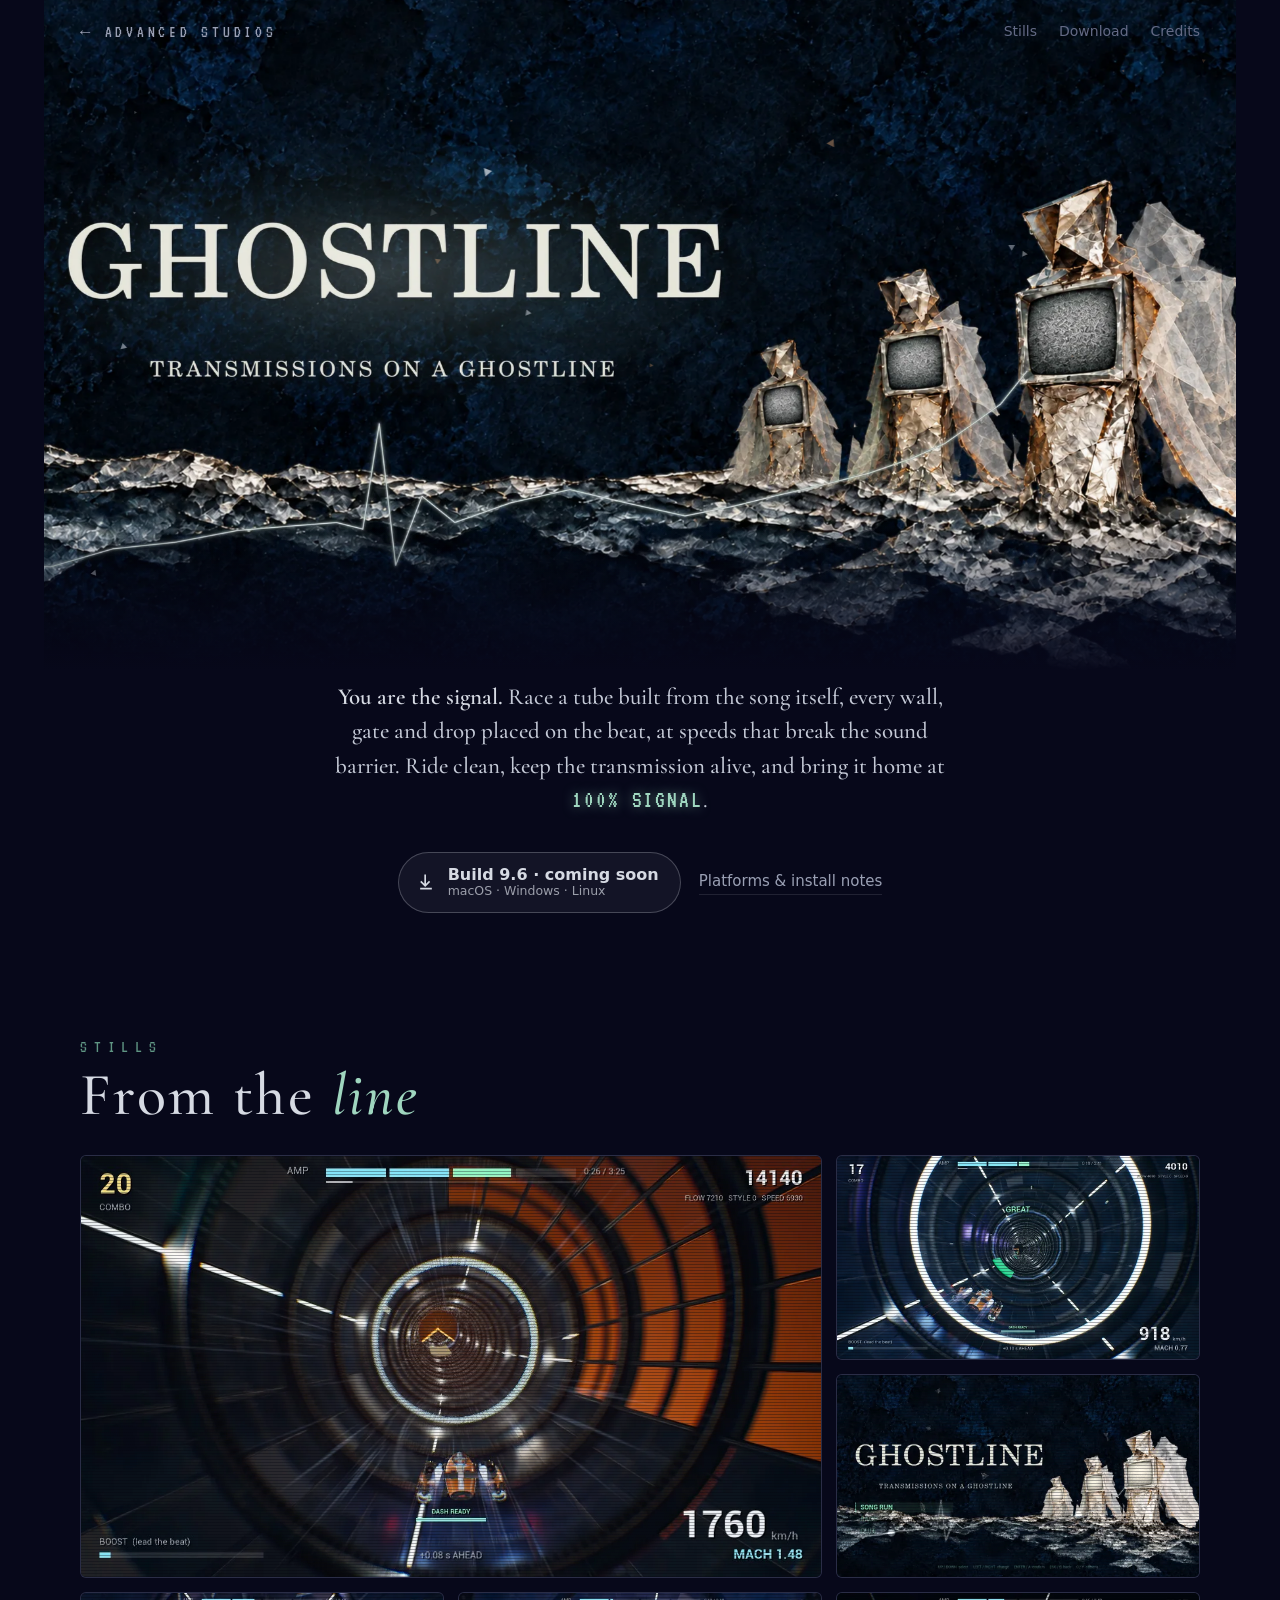
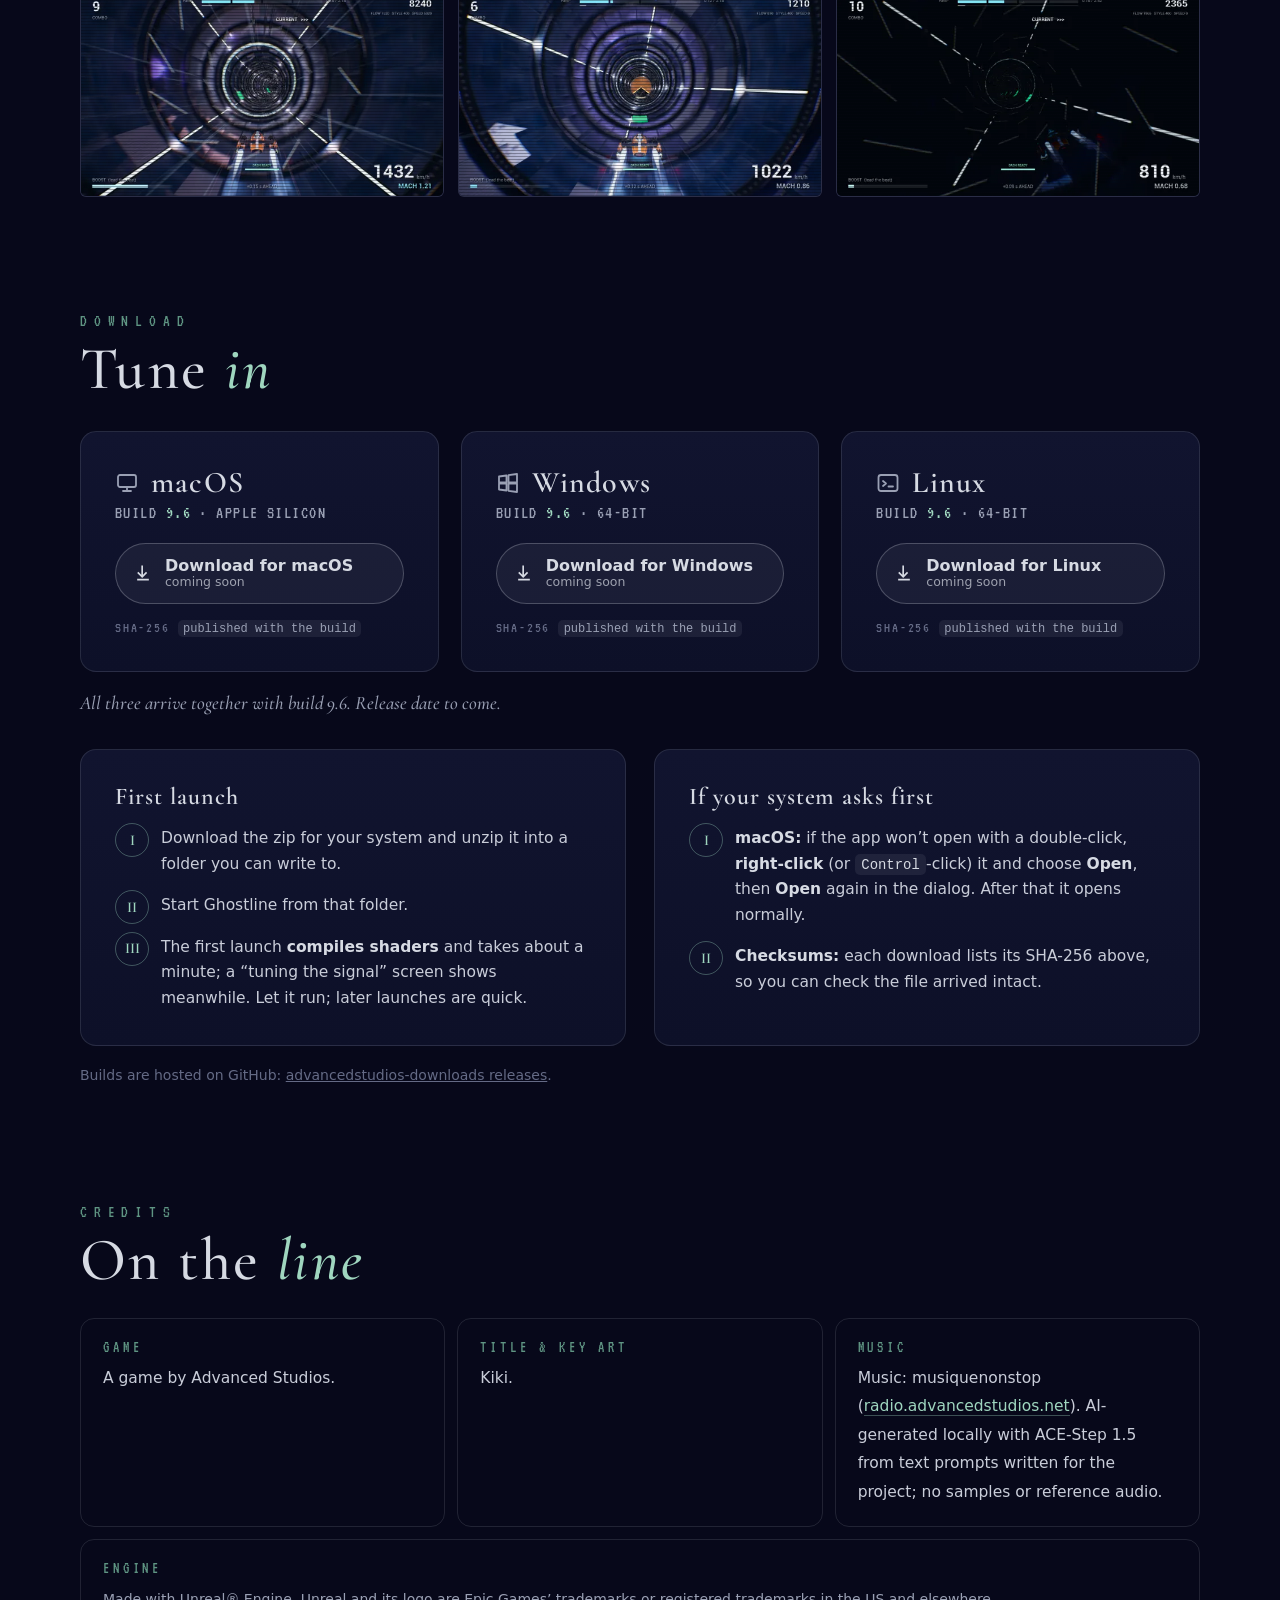
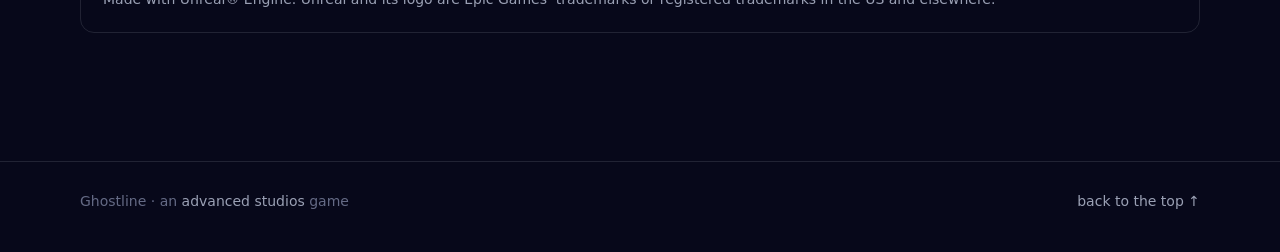
==== commit 90fe112a: "ghostline: 9.6 on macOS, Windows and Linux, all coming soon Mac 9.5 is held (Maverick), so the page " ====
--- a/ghostline/index.html
+++ b/ghostline/index.html
@@ -4,7 +4,7 @@
 <meta charset="utf-8">
 <meta name="viewport" content="width=device-width, initial-scale=1">
 <title>Ghostline · advanced studios</title>
-<meta name="description" content="Ghostline: you are the signal. Race a tube built from the song itself. Download the macOS build.">
+<meta name="description" content="Ghostline: you are the signal. Race a tube built from the song itself. Build 9.6 for macOS, Windows and Linux.">
 <meta property="og:title" content="Ghostline">
 <meta property="og:description" content="You are the signal. Race a tube built from the song itself, every wall, gate and drop placed on the beat.">
 <meta property="og:image" content="https://advancedstudios.net/ghostline/img/og.jpg">
@@ -124,7 +124,16 @@
   html.anim .hero-in > .cta { animation-delay: .15s; }
   @keyframes rise { from { opacity: 0; transform: translate3d(0, 18px, 0); } }
 
-  .dl { display: grid; grid-template-columns: 1.2fr 1fr; gap: clamp(16px, 2.4vw, 28px); margin-top: 32px; }
+  .plats { display: grid; grid-template-columns: repeat(3, 1fr); gap: clamp(12px, 2vw, 22px); margin-top: 32px; }
+  .plat .btn { width: 100%; }
+  .plat .ver { margin-bottom: 18px; }
+  .sum { margin: 16px 0 0; font-size: 13px; color: var(--faint); display: flex; gap: 8px; align-items: baseline; flex-wrap: wrap; }
+  .sum span { font: 400 15px/1 VT323, monospace; letter-spacing: .12em; }
+  .sum code { font-size: 12px; color: var(--dim); word-break: break-all; }
+  .plat { transition: border-color .3s, box-shadow .3s, transform .3s cubic-bezier(.2,.7,.2,1); }
+  .plat:hover { border-color: rgba(159,214,191,.4); box-shadow: 0 18px 50px -26px rgba(159,214,191,.6); transform: translate3d(0, -3px, 0); }
+  .when { margin: 18px 0 0; color: var(--dim); font: 500 19px/1.4 "Cormorant Garamond", Georgia, serif; font-style: italic; }
+  .dl { display: grid; grid-template-columns: 1fr 1fr; gap: clamp(16px, 2.4vw, 28px); margin-top: 32px; }
   .card { border-radius: 16px; background: linear-gradient(180deg, var(--panel), var(--night2)); border: 1px solid var(--line); padding: clamp(22px, 3vw, 34px); }
   .card h3 { margin: 0 0 4px; display: flex; align-items: center; gap: 12px; font: 600 30px/1.1 "Cormorant Garamond", Georgia, serif; letter-spacing: .04em; }
   .card h3 svg { width: 24px; height: 24px; color: var(--dim); }
@@ -169,7 +178,7 @@
     .top nav { display: none; }
     .stills { grid-template-columns: 1fr 1fr; }
     .still.big, .still.wide { grid-column: 1 / -1; grid-row: auto; aspect-ratio: 16/9; }
-    .dl, .credits { grid-template-columns: 1fr; }
+    .dl, .credits, .plats { grid-template-columns: 1fr; }
   }
   @media (max-width: 480px) {
     .btn { width: 100%; }
@@ -220,12 +229,12 @@
       <h1 class="sr">Ghostline: Transmissions on a Ghostline</h1>
       <p class="pitch"><b>You are the signal.</b> Race a tube built from the song itself, every wall, gate and drop placed on the beat, at speeds that break the sound barrier. Ride clean, keep the transmission alive, and bring it home at <span class="sig">100% SIGNAL</span>.</p>
       <div class="cta">
-        <!-- DOWNLOAD (hero): when the 9.5 release is up, make this an <a class="btn" href="…"> and drop "soon" -->
+        <!-- DOWNLOAD (hero): when 9.6 is released, make this an <a class="btn" href="#download"> and drop "soon" -->
         <span class="btn soon" role="note">
           <svg viewBox="0 0 24 24" aria-hidden="true"><path fill="currentColor" d="M12 3v11.2l3.6-3.6 1.4 1.4-6 6-6-6 1.4-1.4 3.6 3.6V3h2zM5 19h14v2H5z"/></svg>
-          <span>macOS build 9.5<small>coming soon</small></span>
+          <span>Build 9.6 &middot; coming soon<small>macOS &middot; Windows &middot; Linux</small></span>
         </span>
-        <a class="quiet" href="#download">Install notes &amp; Linux</a>
+        <a class="quiet" href="#download">Platforms &amp; install notes</a>
       </div>
     </div>
   </div>
@@ -254,7 +263,7 @@
           <img src="img/still4-640.webp" alt="A near-dark tube traced only by white light strips and green markers, the racer banking low on the right" width="640" height="360" loading="lazy">
         </button>
       </div>
-      <!-- STILLS: 1280x720 from the 9.5 build; swap for the 1920x1080 9.6 stills when Maverick sends them -->
+      <!-- STILLS: 1280x720 placeholders; swap for Maverick's 1920x1080 9.6 stills when they arrive -->
     </div>
   </section>
 
@@ -262,31 +271,45 @@
     <div class="wrap">
       <p class="eyebrow rv">Download</p>
       <h2 class="rv" style="--d:.08s">Tune <em>in</em></h2>
+      <div class="plats rv" style="--d:.1s">
+        <div class="card plat">
+          <h3><svg viewBox="0 0 24 24" aria-hidden="true" fill="none" stroke="currentColor" stroke-width="1.8" stroke-linecap="round" stroke-linejoin="round"><rect x="3" y="4" width="18" height="12" rx="2"/><path d="M8 20h8M12 16v4"/></svg>macOS</h3>
+          <p class="ver">Build <b>9.6</b> &middot; Apple Silicon</p>
+          <!-- DOWNLOAD (macOS): make this an <a class="btn" href="…"> and drop "soon"; then fill the date and SHA-256 below -->
+          <span class="btn soon" role="note"><svg viewBox="0 0 24 24" aria-hidden="true"><path fill="currentColor" d="M12 3v11.2l3.6-3.6 1.4 1.4-6 6-6-6 1.4-1.4 3.6 3.6V3h2zM5 19h14v2H5z"/></svg><span>Download for macOS<small>coming soon</small></span></span>
+          <p class="sum"><span>SHA-256</span> <code>published with the build</code></p>
+        </div>
+        <div class="card plat">
+          <h3><svg viewBox="0 0 24 24" aria-hidden="true" fill="none" stroke="currentColor" stroke-width="1.8" stroke-linejoin="round"><path d="M3 5.5l7.5-1v7H3zM12.5 4.2L21 3v8.5h-8.5zM3 12.5h7.5v7L3 18.5zM12.5 12.5H21V21l-8.5-1.2z"/></svg>Windows</h3>
+          <p class="ver">Build <b>9.6</b> &middot; 64-bit</p>
+          <!-- DOWNLOAD (Windows): make this an <a class="btn" href="…"> and drop "soon"; then fill the date and SHA-256 below -->
+          <span class="btn soon" role="note"><svg viewBox="0 0 24 24" aria-hidden="true"><path fill="currentColor" d="M12 3v11.2l3.6-3.6 1.4 1.4-6 6-6-6 1.4-1.4 3.6 3.6V3h2zM5 19h14v2H5z"/></svg><span>Download for Windows<small>coming soon</small></span></span>
+          <p class="sum"><span>SHA-256</span> <code>published with the build</code></p>
+        </div>
+        <div class="card plat">
+          <h3><svg viewBox="0 0 24 24" aria-hidden="true" fill="none" stroke="currentColor" stroke-width="1.8" stroke-linecap="round" stroke-linejoin="round"><rect x="2.5" y="4" width="19" height="16" rx="2.5"/><path d="M7 10l3 2.5L7 15M12.5 15.5h4.5"/></svg>Linux</h3>
+          <p class="ver">Build <b>9.6</b> &middot; 64-bit</p>
+          <!-- DOWNLOAD (Linux): make this an <a class="btn" href="…"> and drop "soon"; then fill the date and SHA-256 below -->
+          <span class="btn soon" role="note"><svg viewBox="0 0 24 24" aria-hidden="true"><path fill="currentColor" d="M12 3v11.2l3.6-3.6 1.4 1.4-6 6-6-6 1.4-1.4 3.6 3.6V3h2zM5 19h14v2H5z"/></svg><span>Download for Linux<small>coming soon</small></span></span>
+          <p class="sum"><span>SHA-256</span> <code>published with the build</code></p>
+        </div>
+      </div>
+      <p class="when rv">All three arrive together with build 9.6. Release date to come.</p>
       <div class="dl rv" style="--d:.1s">
         <div class="card">
-          <h3><svg viewBox="0 0 24 24" aria-hidden="true" fill="none" stroke="currentColor" stroke-width="1.8" stroke-linecap="round" stroke-linejoin="round"><rect x="3" y="4" width="18" height="12" rx="2"/><path d="M8 20h8M12 16v4"/></svg>macOS</h3>
-          <!-- VERSION + DATE: fill the date when the release is published -->
-          <p class="ver">Build <b>9.5</b> &middot; Apple Silicon &middot; date to come</p>
-          <span class="btn soon" role="note">
-            <svg viewBox="0 0 24 24" aria-hidden="true"><path fill="currentColor" d="M12 3v11.2l3.6-3.6 1.4 1.4-6 6-6-6 1.4-1.4 3.6 3.6V3h2zM5 19h14v2H5z"/></svg>
-            <span>Download for macOS<small>coming soon</small></span>
-          </span>
-          <h3 style="font-size:22px;margin:30px 0 16px">First launch</h3>
+          <h3 style="font-size:24px;margin:0 0 16px">First launch</h3>
           <ol class="steps">
-            <li>Download the zip and open it to unpack the app.</li>
-            <li>The build is <b>unsigned</b>, so a double-click is refused the first time. Instead, <b>right-click</b> (or <kbd>Control</kbd>-click) the app and choose <b>Open</b>, then <b>Open</b> again in the dialog. After that it opens normally.</li>
+            <li>Download the zip for your system and unzip it into a folder you can write to.</li>
+            <li>Start Ghostline from that folder.</li>
             <li>The first launch <b>compiles shaders</b> and takes about a minute; a &ldquo;tuning the signal&rdquo; screen shows meanwhile. Let it run; later launches are quick.</li>
           </ol>
         </div>
-        <div class="stack">
-          <div class="card row">
-            <div><h3>Linux</h3><p>Arrives with build 9.6, with a sound fix.</p></div>
-            <span class="pill">in 9.6</span>
-          </div>
-          <div class="card">
-            <p class="eyebrow" style="margin-bottom:14px">Why unsigned?</p>
-            <p style="margin:0;color:#c9cdd9;font-size:15.5px">This build isn&rsquo;t signed or notarised with Apple, so macOS asks once before it runs it; the right-click &rarr; Open step tells it you trust the app.</p>
-          </div>
+        <div class="card">
+          <h3 style="font-size:24px;margin:0 0 16px">If your system asks first</h3>
+          <ol class="steps">
+            <li><b>macOS:</b> if the app won&rsquo;t open with a double-click, <b>right-click</b> (or <kbd>Control</kbd>-click) it and choose <b>Open</b>, then <b>Open</b> again in the dialog. After that it opens normally.</li>
+            <li><b>Checksums:</b> each download lists its SHA-256 above, so you can check the file arrived intact.</li>
+          </ol>
         </div>
       </div>
       <p class="note">Builds are hosted on GitHub: <a href="https://github.com/tehrandom2/advancedstudios-downloads/releases">advancedstudios-downloads releases</a>.</p>
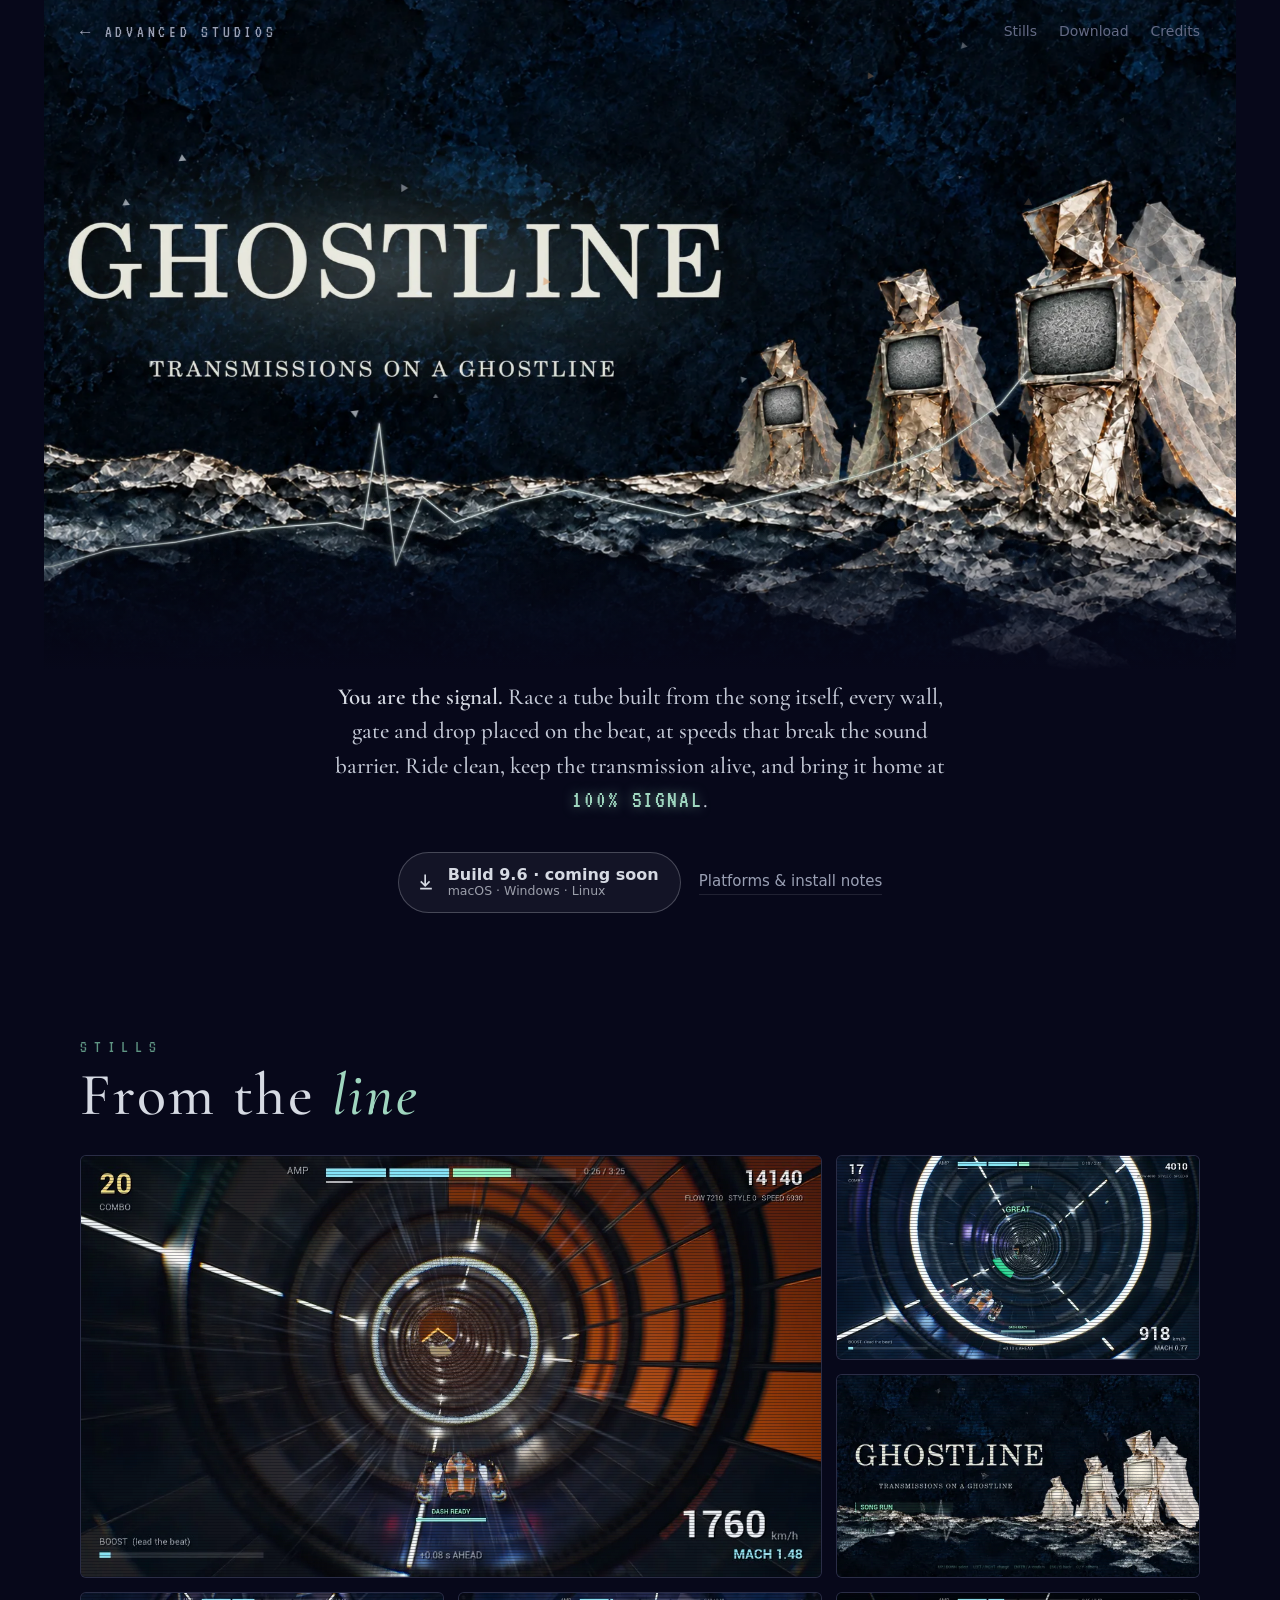
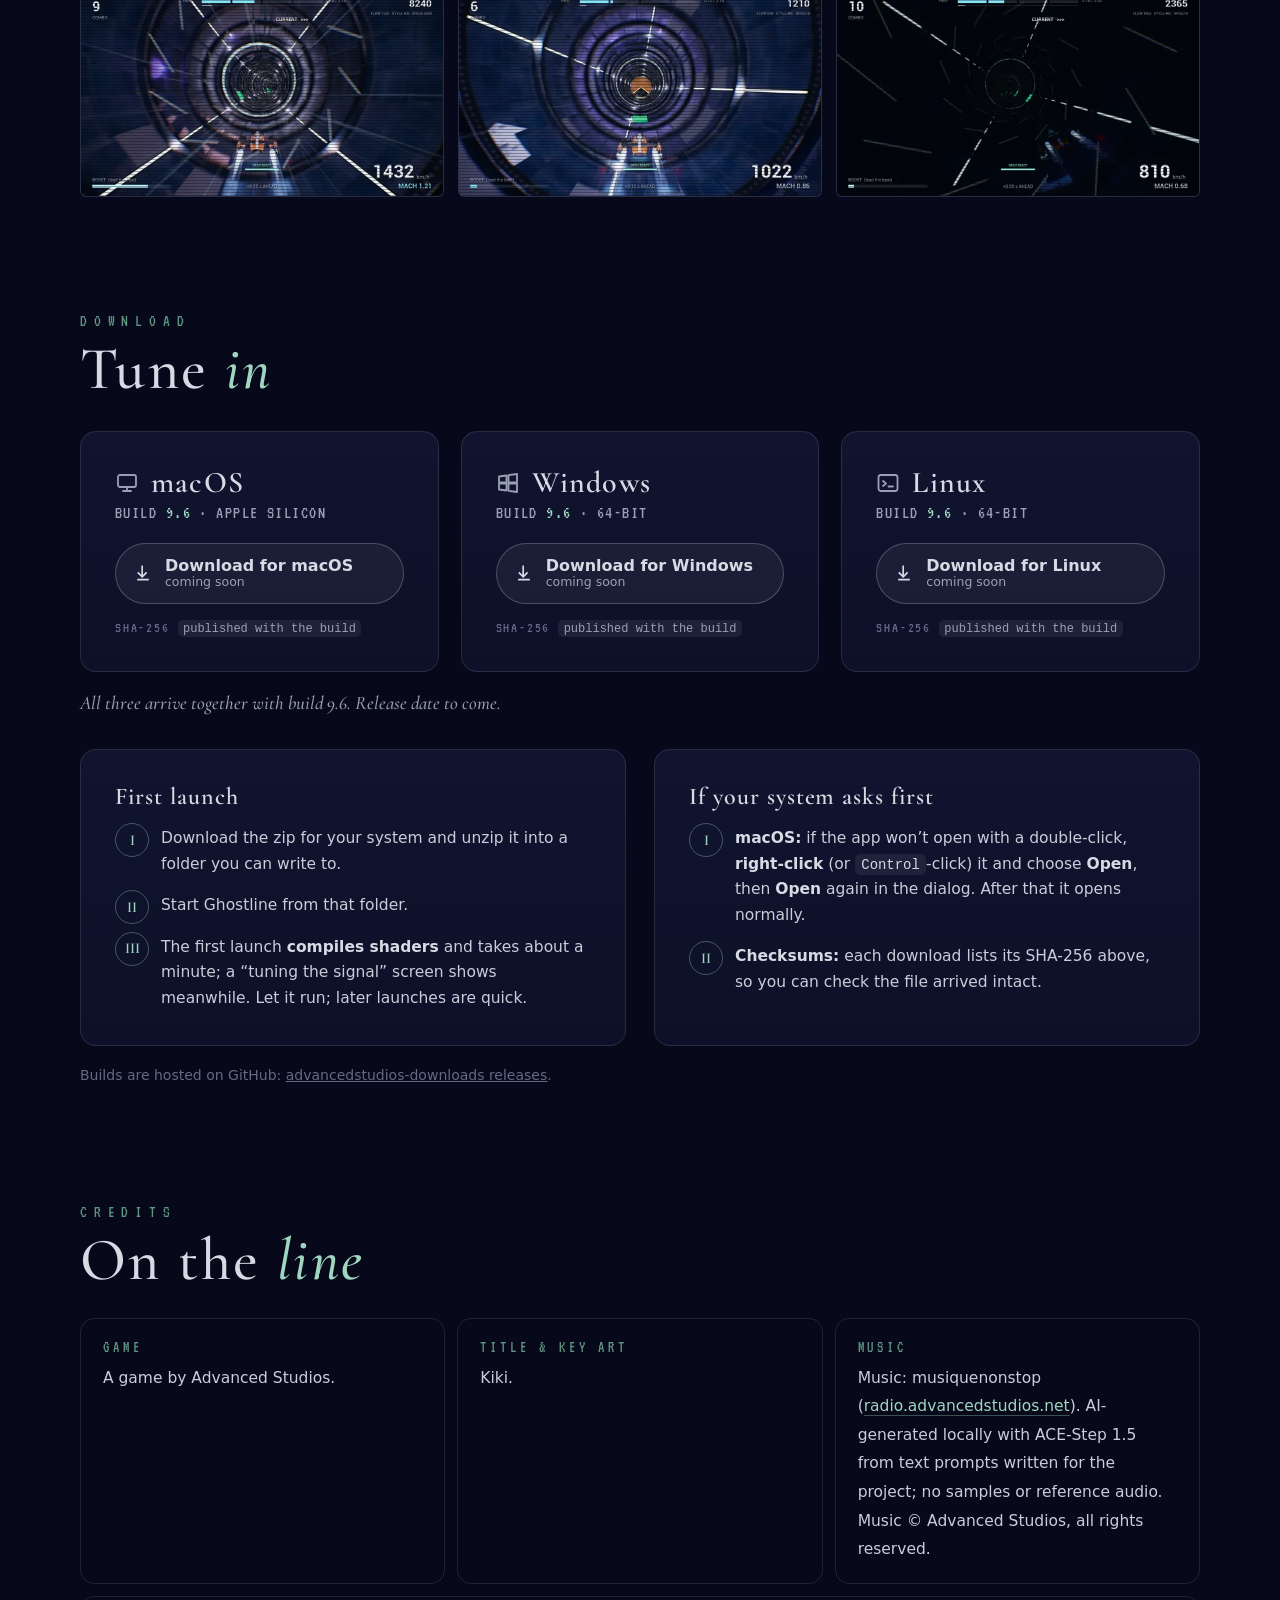
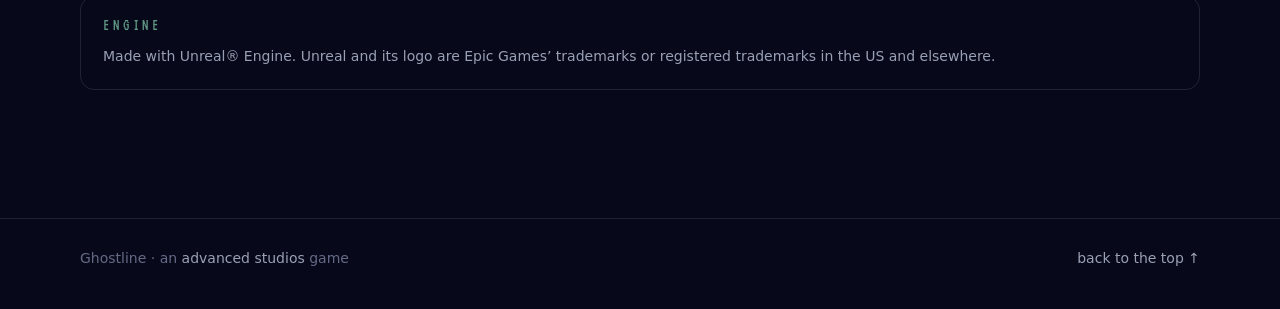
==== commit d75327b9: "sick drop + ghostline: music copyright line in the credits Owner: the songs ship inside the game dow" ====
--- a/ghostline/index.html
+++ b/ghostline/index.html
@@ -323,7 +323,7 @@
       <ul class="credits rv" style="--d:.1s">
         <li><b>Game</b><span>A game by Advanced Studios.</span></li>
         <li><b>Title &amp; key art</b><span>Kiki.</span></li>
-        <li class="span2"><b>Music</b><span>Music: musiquenonstop (<a href="https://radio.advancedstudios.net/">radio.advancedstudios.net</a>). AI-generated locally with ACE-Step 1.5 from text prompts written for the project; no samples or reference audio.</span></li>
+        <li class="span2"><b>Music</b><span>Music: musiquenonstop (<a href="https://radio.advancedstudios.net/">radio.advancedstudios.net</a>). AI-generated locally with ACE-Step 1.5 from text prompts written for the project; no samples or reference audio.<br>Music &copy; Advanced Studios, all rights reserved.</span></li>
         <li class="span3"><b>Engine</b><span>Made with Unreal&reg; Engine. Unreal and its logo are Epic Games&rsquo; trademarks or registered trademarks in the US and elsewhere.</span></li>
       </ul>
     </div>
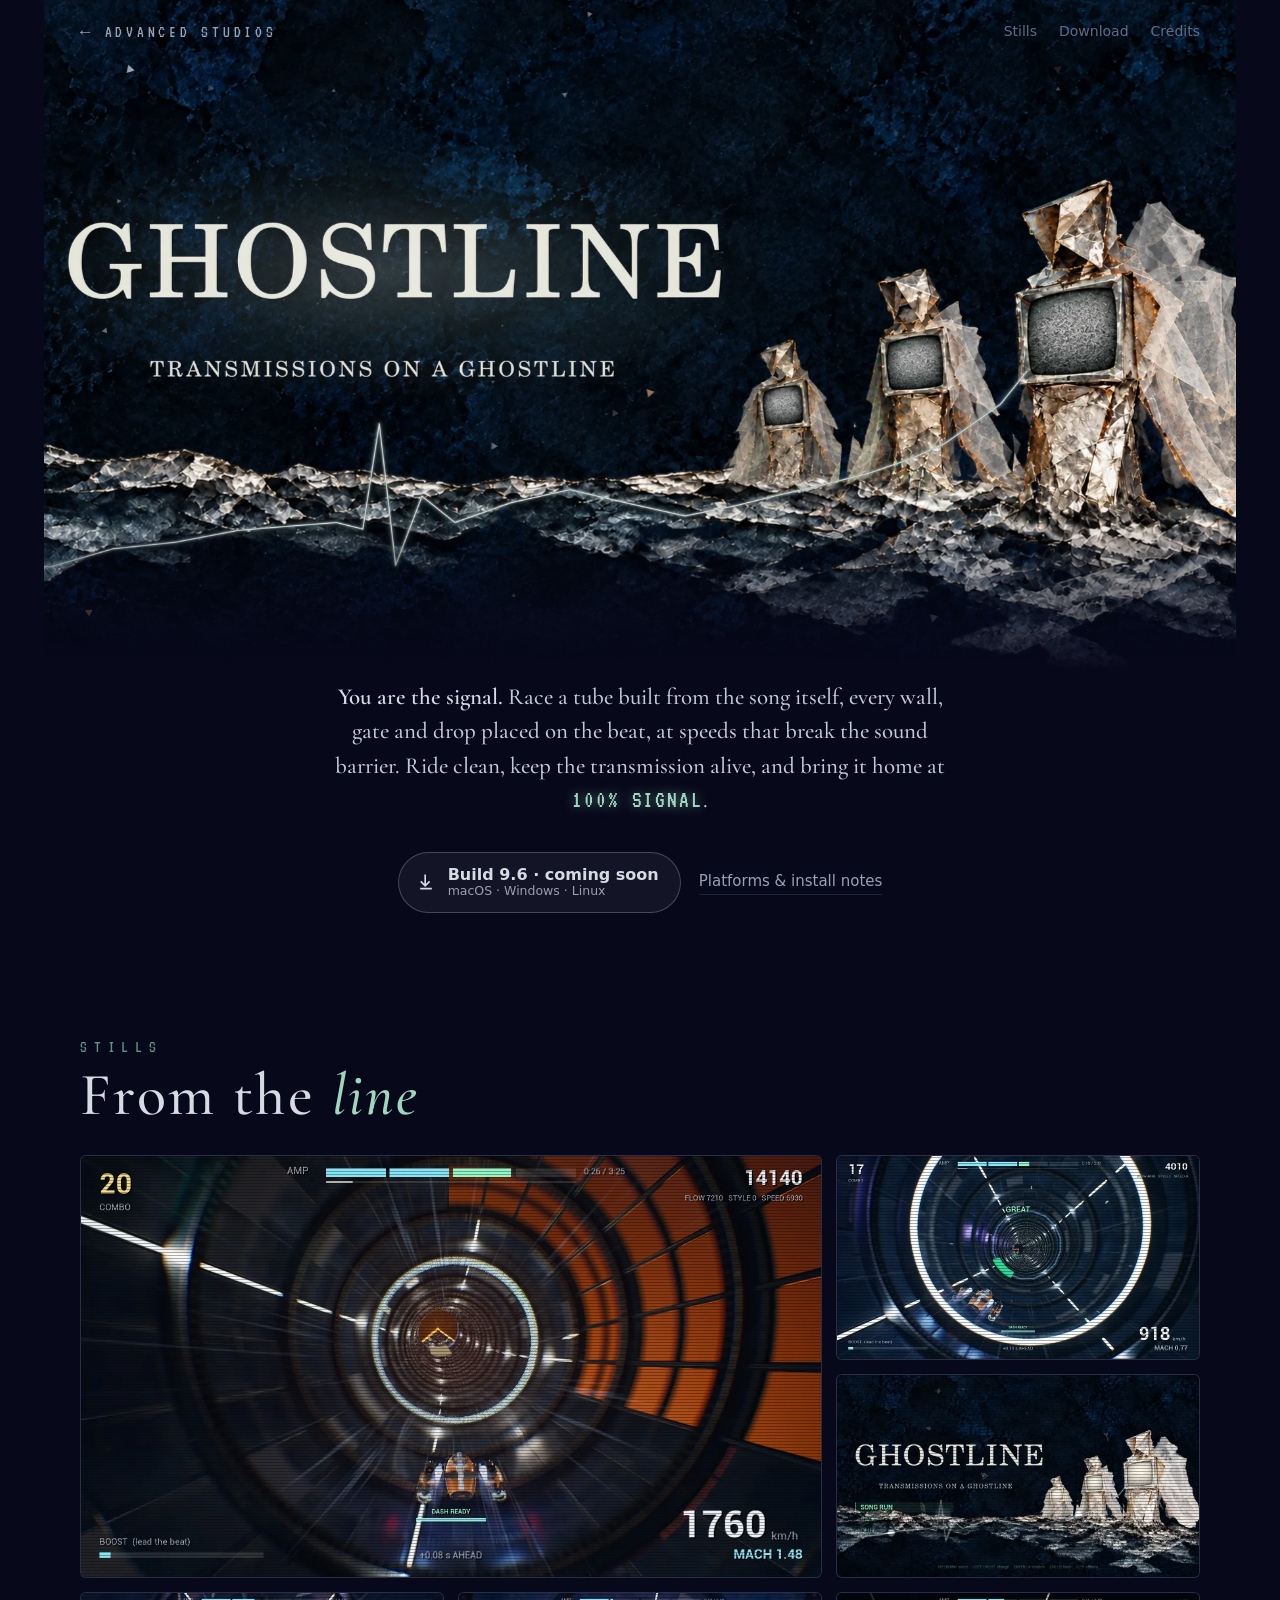
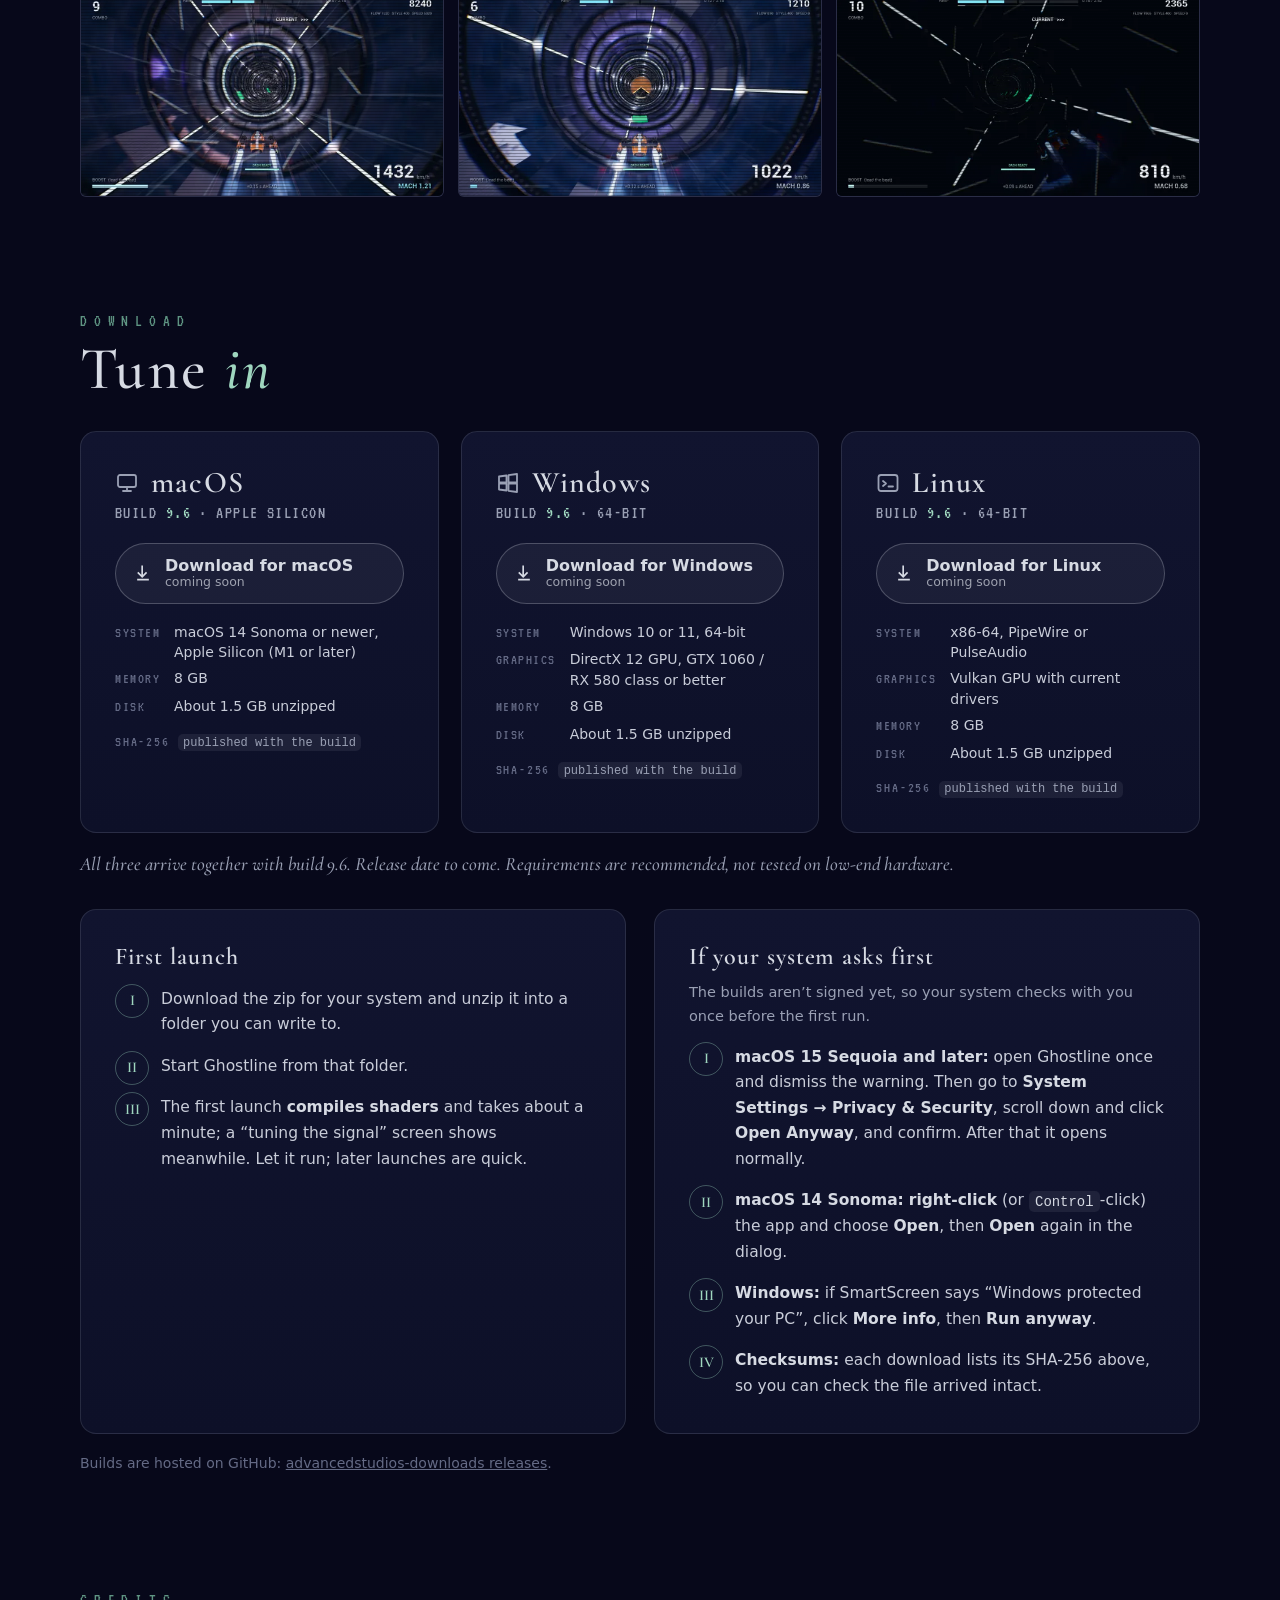
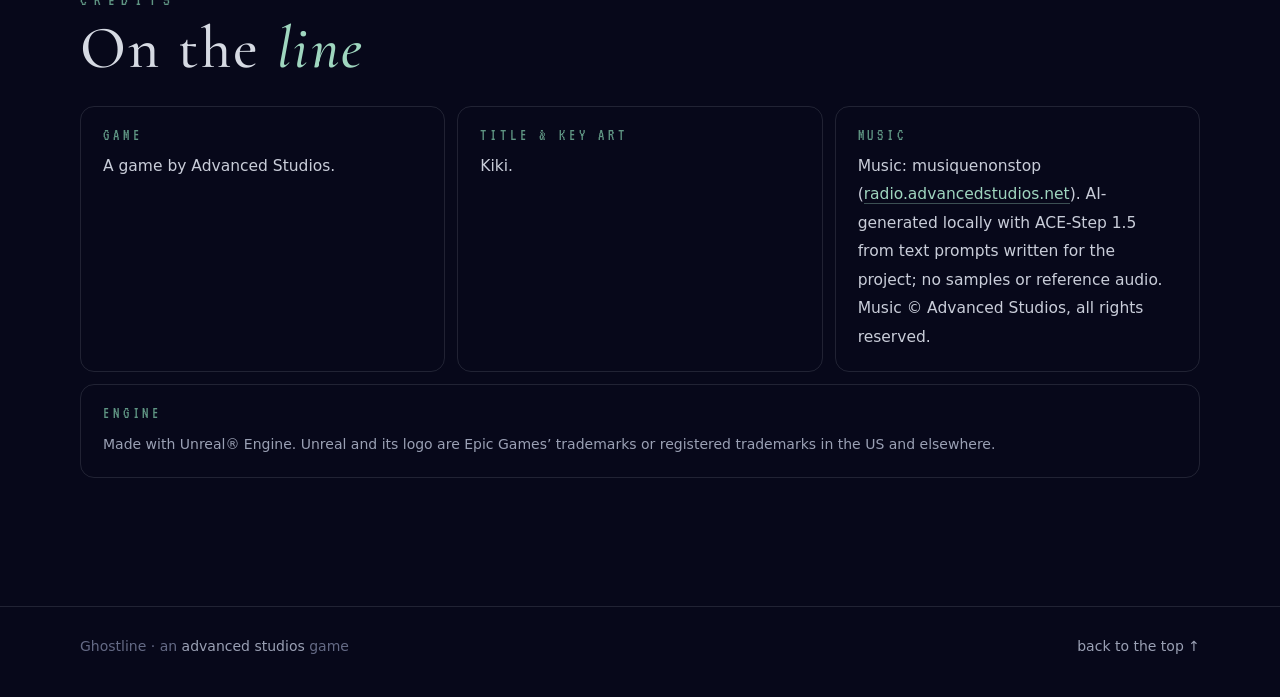
==== commit 29e5b780: "ghostline: per-platform requirements and unsigned-build steps (Maverick) macOS 15+ Open Anyway flow," ====
--- a/ghostline/index.html
+++ b/ghostline/index.html
@@ -126,6 +126,10 @@
 
   .plats { display: grid; grid-template-columns: repeat(3, 1fr); gap: clamp(12px, 2vw, 22px); margin-top: 32px; }
   .plat .btn { width: 100%; }
+  .req { margin: 18px 0 0; display: grid; grid-template-columns: auto 1fr; gap: 6px 14px; font-size: 14px; }
+  .req dt { color: var(--faint); font: 400 15px/1.45 VT323, monospace; letter-spacing: .1em; text-transform: uppercase; }
+  .req dd { margin: 0; color: #c9cdd9; line-height: 1.45; }
+  .why { margin: -6px 0 16px; color: var(--dim); font-size: 14.5px; }
   .plat .ver { margin-bottom: 18px; }
   .sum { margin: 16px 0 0; font-size: 13px; color: var(--faint); display: flex; gap: 8px; align-items: baseline; flex-wrap: wrap; }
   .sum span { font: 400 15px/1 VT323, monospace; letter-spacing: .12em; }
@@ -277,6 +281,7 @@
           <p class="ver">Build <b>9.6</b> &middot; Apple Silicon</p>
           <!-- DOWNLOAD (macOS): make this an <a class="btn" href="…"> and drop "soon"; then fill the date and SHA-256 below -->
           <span class="btn soon" role="note"><svg viewBox="0 0 24 24" aria-hidden="true"><path fill="currentColor" d="M12 3v11.2l3.6-3.6 1.4 1.4-6 6-6-6 1.4-1.4 3.6 3.6V3h2zM5 19h14v2H5z"/></svg><span>Download for macOS<small>coming soon</small></span></span>
+          <dl class="req"><dt>System</dt><dd>macOS 14 Sonoma or newer, Apple Silicon (M1 or later)</dd><dt>Memory</dt><dd>8 GB</dd><dt>Disk</dt><dd>About 1.5 GB unzipped</dd></dl>
           <p class="sum"><span>SHA-256</span> <code>published with the build</code></p>
         </div>
         <div class="card plat">
@@ -284,6 +289,7 @@
           <p class="ver">Build <b>9.6</b> &middot; 64-bit</p>
           <!-- DOWNLOAD (Windows): make this an <a class="btn" href="…"> and drop "soon"; then fill the date and SHA-256 below -->
           <span class="btn soon" role="note"><svg viewBox="0 0 24 24" aria-hidden="true"><path fill="currentColor" d="M12 3v11.2l3.6-3.6 1.4 1.4-6 6-6-6 1.4-1.4 3.6 3.6V3h2zM5 19h14v2H5z"/></svg><span>Download for Windows<small>coming soon</small></span></span>
+          <dl class="req"><dt>System</dt><dd>Windows 10 or 11, 64-bit</dd><dt>Graphics</dt><dd>DirectX 12 GPU, GTX 1060 / RX 580 class or better</dd><dt>Memory</dt><dd>8 GB</dd><dt>Disk</dt><dd>About 1.5 GB unzipped</dd></dl>
           <p class="sum"><span>SHA-256</span> <code>published with the build</code></p>
         </div>
         <div class="card plat">
@@ -291,10 +297,11 @@
           <p class="ver">Build <b>9.6</b> &middot; 64-bit</p>
           <!-- DOWNLOAD (Linux): make this an <a class="btn" href="…"> and drop "soon"; then fill the date and SHA-256 below -->
           <span class="btn soon" role="note"><svg viewBox="0 0 24 24" aria-hidden="true"><path fill="currentColor" d="M12 3v11.2l3.6-3.6 1.4 1.4-6 6-6-6 1.4-1.4 3.6 3.6V3h2zM5 19h14v2H5z"/></svg><span>Download for Linux<small>coming soon</small></span></span>
+          <dl class="req"><dt>System</dt><dd>x86-64, PipeWire or PulseAudio</dd><dt>Graphics</dt><dd>Vulkan GPU with current drivers</dd><dt>Memory</dt><dd>8 GB</dd><dt>Disk</dt><dd>About 1.5 GB unzipped</dd></dl>
           <p class="sum"><span>SHA-256</span> <code>published with the build</code></p>
         </div>
       </div>
-      <p class="when rv">All three arrive together with build 9.6. Release date to come.</p>
+      <p class="when rv">All three arrive together with build 9.6. Release date to come. Requirements are recommended, not tested on low-end hardware.</p>
       <div class="dl rv" style="--d:.1s">
         <div class="card">
           <h3 style="font-size:24px;margin:0 0 16px">First launch</h3>
@@ -306,8 +313,11 @@
         </div>
         <div class="card">
           <h3 style="font-size:24px;margin:0 0 16px">If your system asks first</h3>
+          <p class="why">The builds aren&rsquo;t signed yet, so your system checks with you once before the first run.</p>
           <ol class="steps">
-            <li><b>macOS:</b> if the app won&rsquo;t open with a double-click, <b>right-click</b> (or <kbd>Control</kbd>-click) it and choose <b>Open</b>, then <b>Open</b> again in the dialog. After that it opens normally.</li>
+            <li><b>macOS 15 Sequoia and later:</b> open Ghostline once and dismiss the warning. Then go to <b>System Settings &rarr; Privacy &amp; Security</b>, scroll down and click <b>Open Anyway</b>, and confirm. After that it opens normally.</li>
+            <li><b>macOS 14 Sonoma:</b> <b>right-click</b> (or <kbd>Control</kbd>-click) the app and choose <b>Open</b>, then <b>Open</b> again in the dialog.</li>
+            <li><b>Windows:</b> if SmartScreen says &ldquo;Windows protected your PC&rdquo;, click <b>More info</b>, then <b>Run anyway</b>.</li>
             <li><b>Checksums:</b> each download lists its SHA-256 above, so you can check the file arrived intact.</li>
           </ol>
         </div>
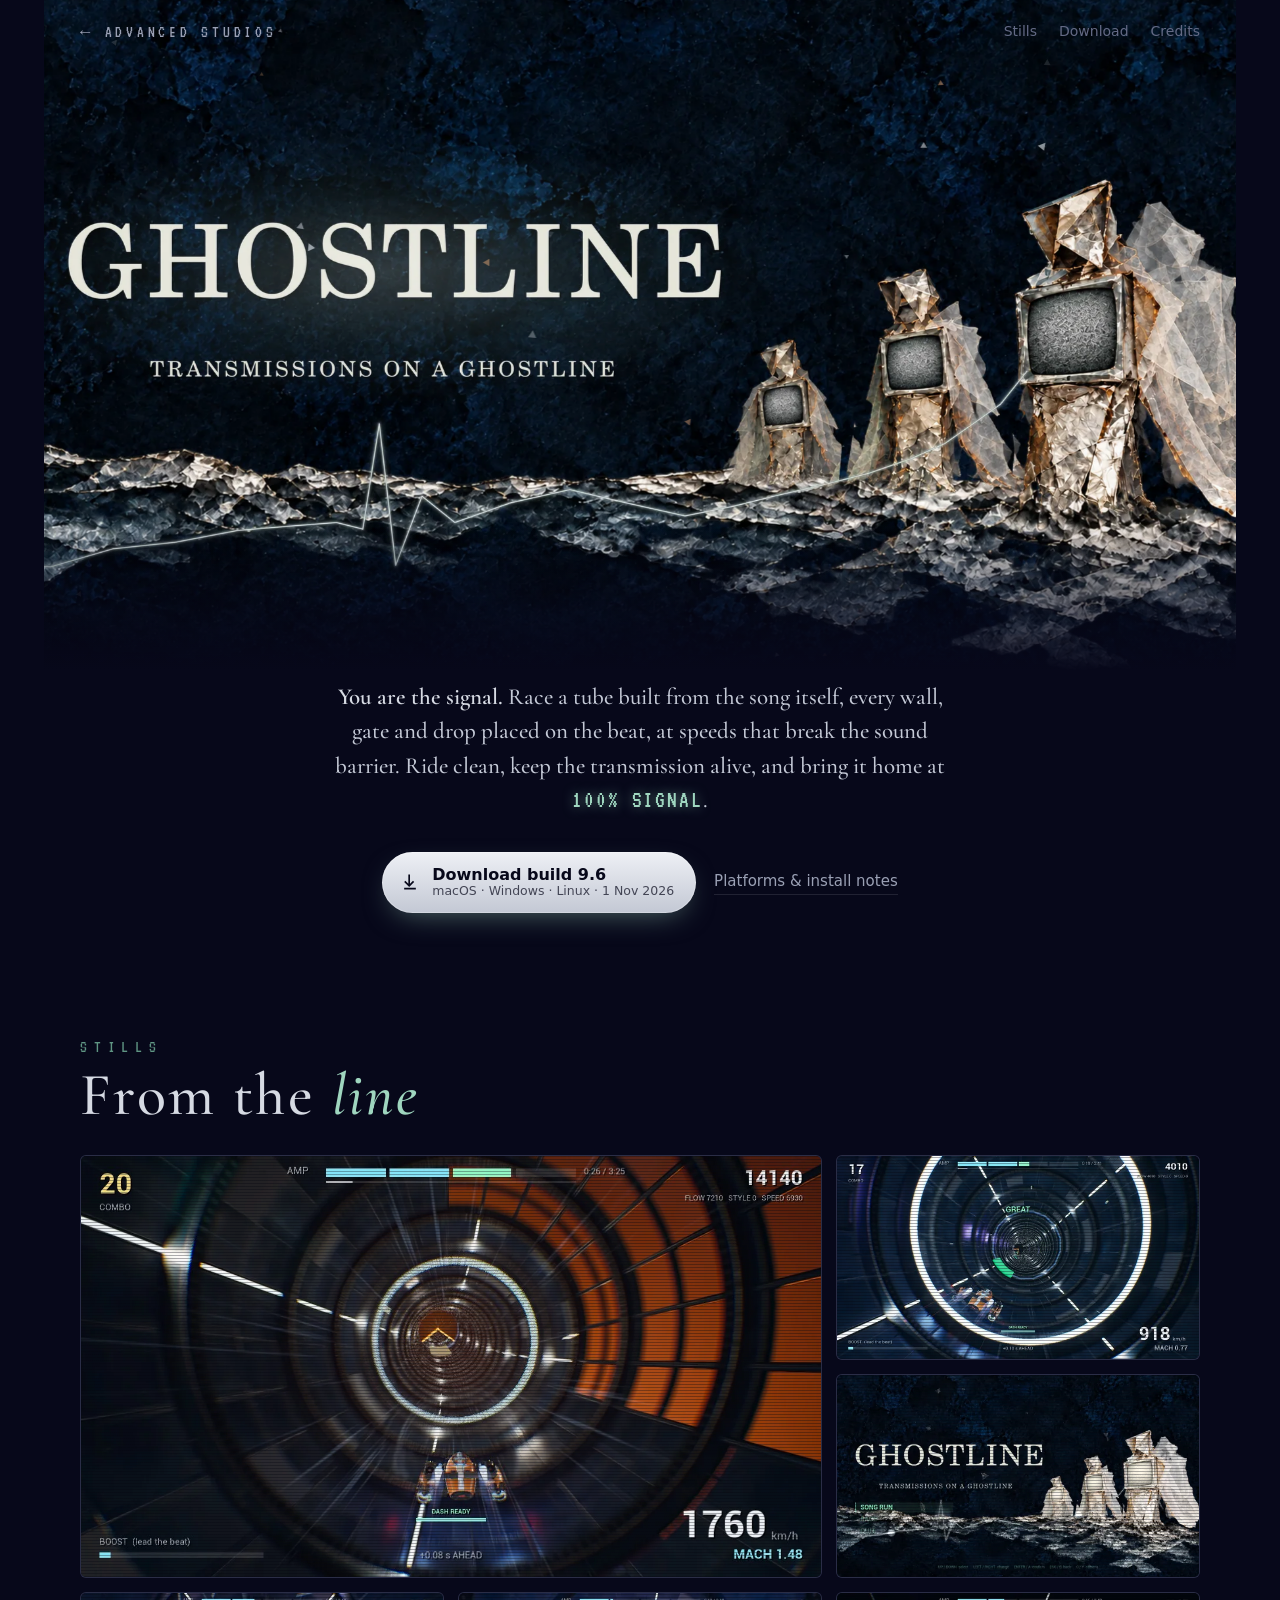
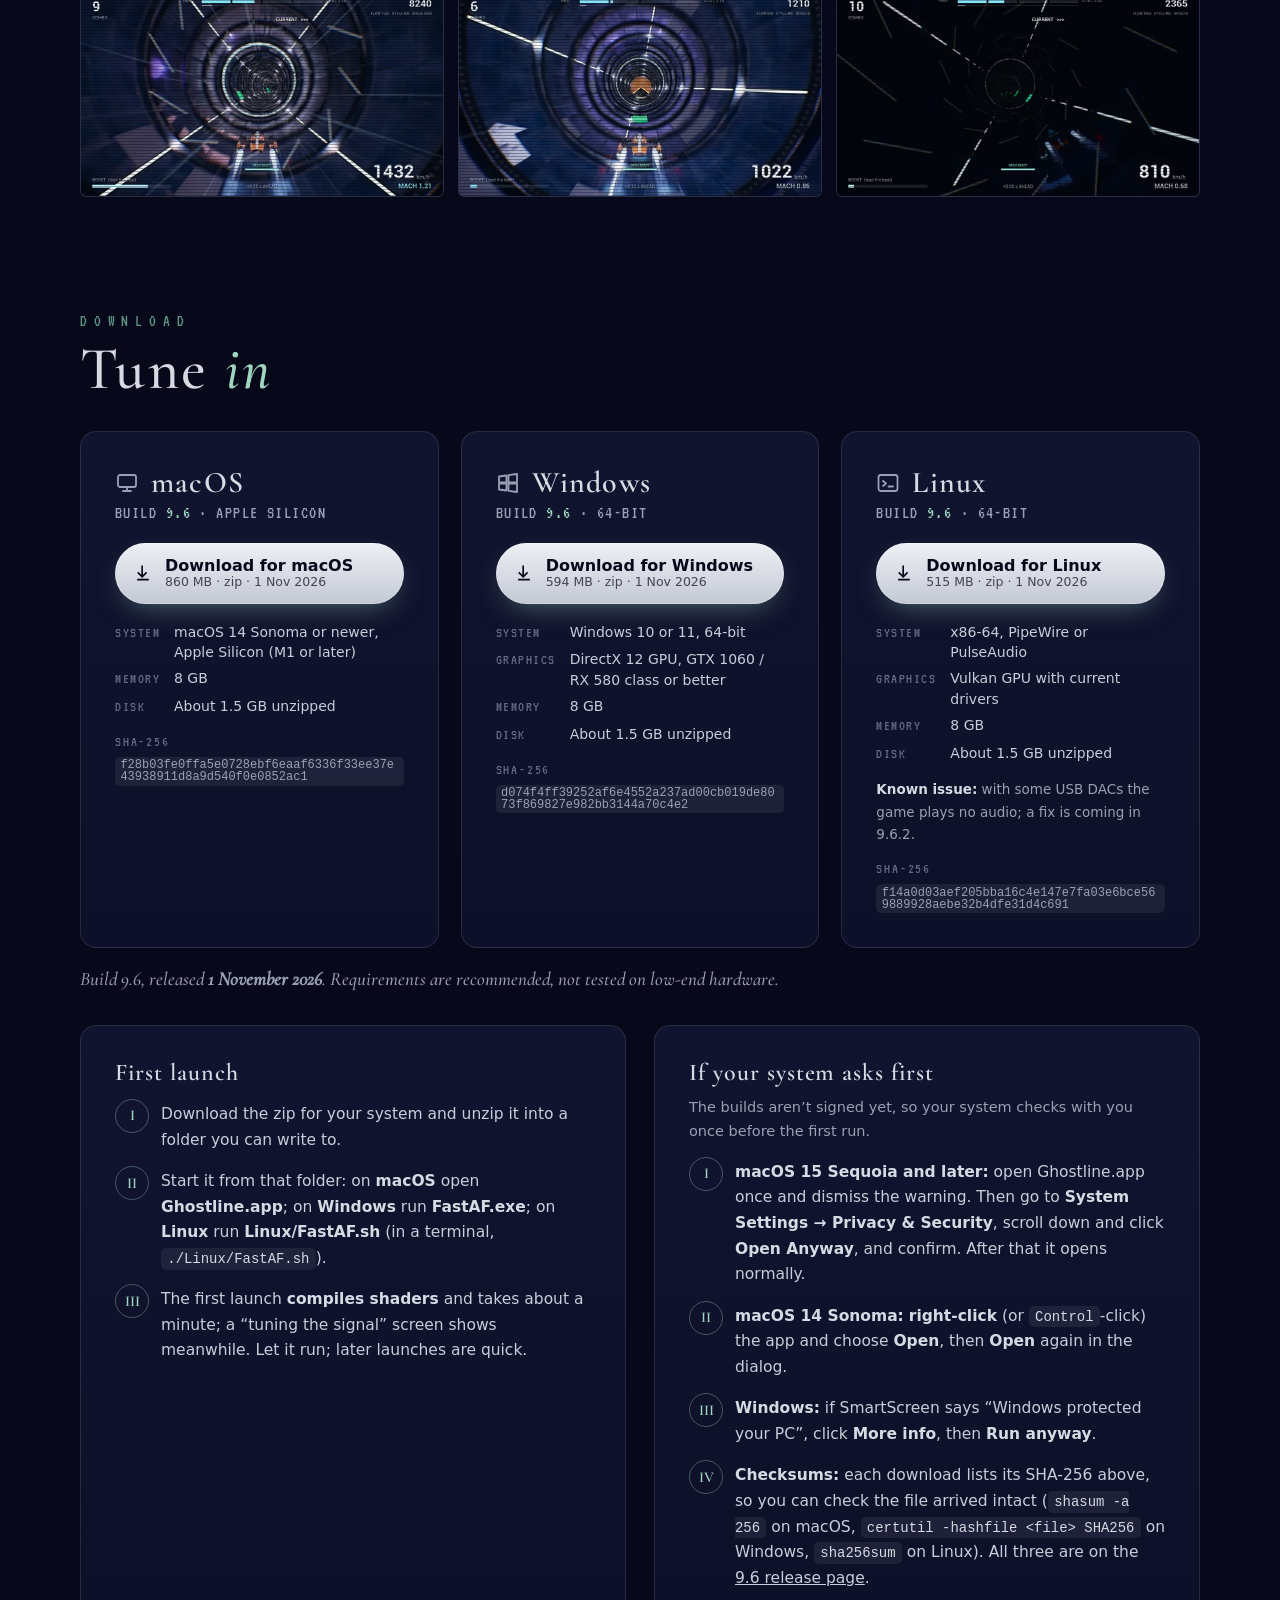
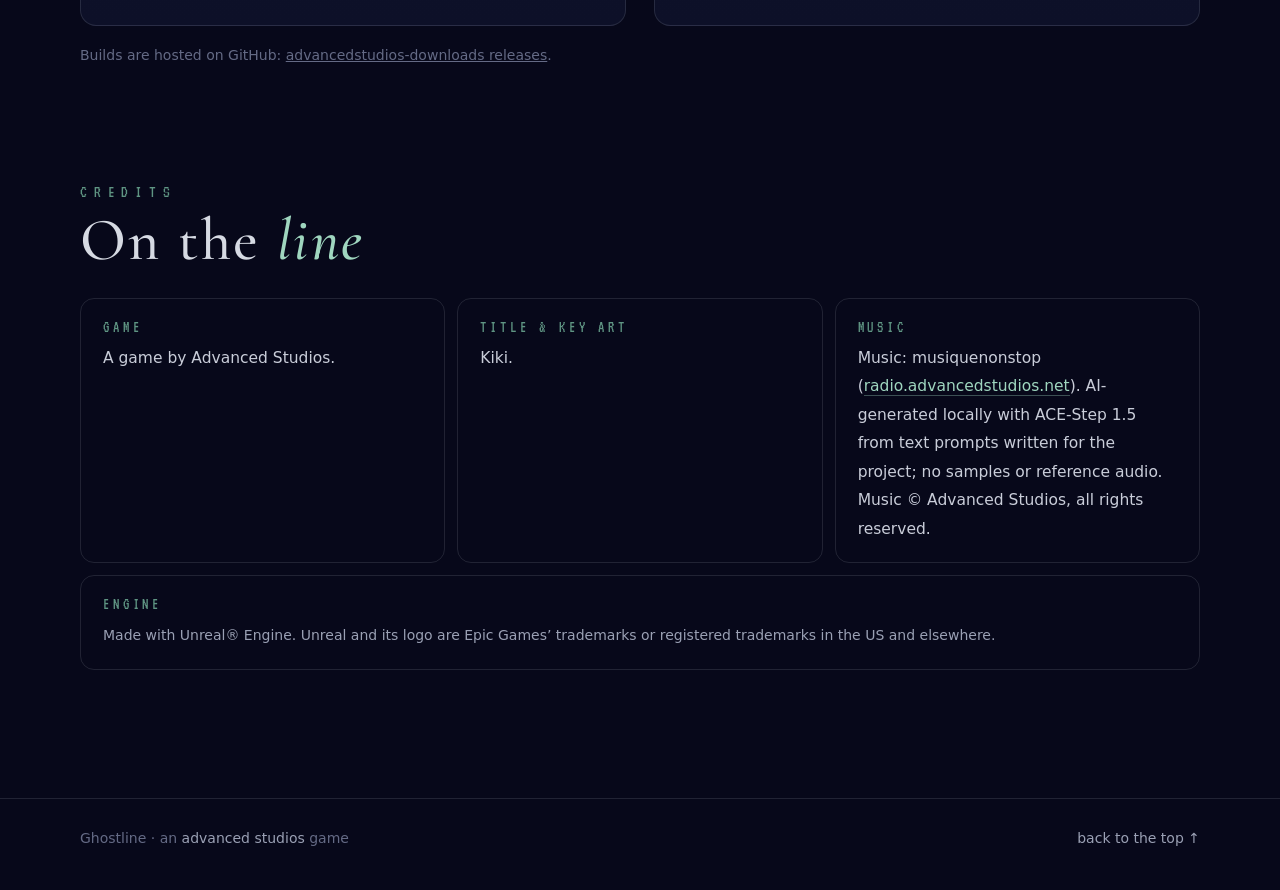
==== commit 8d8dc4d4: "ghostline: 9.6 is out, downloads wired for macOS, Windows and Linux (Maverick) Co-Authored-By: Claud" ====
--- a/ghostline/index.html
+++ b/ghostline/index.html
@@ -4,7 +4,7 @@
 <meta charset="utf-8">
 <meta name="viewport" content="width=device-width, initial-scale=1">
 <title>Ghostline · advanced studios</title>
-<meta name="description" content="Ghostline: you are the signal. Race a tube built from the song itself. Build 9.6 for macOS, Windows and Linux.">
+<meta name="description" content="Ghostline: you are the signal. Race a tube built from the song itself. Build 9.6 is out now for macOS, Windows and Linux.">
 <meta property="og:title" content="Ghostline">
 <meta property="og:description" content="You are the signal. Race a tube built from the song itself, every wall, gate and drop placed on the beat.">
 <meta property="og:image" content="https://advancedstudios.net/ghostline/img/og.jpg">
@@ -153,6 +153,8 @@
   ol.steps li::before { content: counter(st, upper-roman); position: absolute; left: 0; top: -3px; width: 32px; height: 32px; border-radius: 50%; display: grid; place-items: center; border: 1px solid rgba(159,214,191,.35); color: var(--celadon); font: 600 15px/1 "Cormorant Garamond", Georgia, serif; }
   ol.steps b { color: var(--silver); }
   kbd, code { font: 500 .9em/1 ui-monospace, "SF Mono", Menlo, Consolas, monospace; background: rgba(214,218,227,.08); padding: .2em .45em; border-radius: 5px; color: var(--silver); }
+  .issue { margin: 14px 0 0; font-size: 13.5px; color: var(--dim); }
+  .issue b { color: var(--silver); font-weight: 600; }
   .note { margin: 18px 0 0; font-size: 14px; color: var(--faint); }
 
   .credits { margin: 28px 0 0; display: grid; grid-template-columns: repeat(3, 1fr); gap: 12px; padding: 0; list-style: none; }
@@ -233,11 +235,10 @@
       <h1 class="sr">Ghostline: Transmissions on a Ghostline</h1>
       <p class="pitch"><b>You are the signal.</b> Race a tube built from the song itself, every wall, gate and drop placed on the beat, at speeds that break the sound barrier. Ride clean, keep the transmission alive, and bring it home at <span class="sig">100% SIGNAL</span>.</p>
       <div class="cta">
-        <!-- DOWNLOAD (hero): when 9.6 is released, make this an <a class="btn" href="#download"> and drop "soon" -->
-        <span class="btn soon" role="note">
+        <a class="btn" href="#download">
           <svg viewBox="0 0 24 24" aria-hidden="true"><path fill="currentColor" d="M12 3v11.2l3.6-3.6 1.4 1.4-6 6-6-6 1.4-1.4 3.6 3.6V3h2zM5 19h14v2H5z"/></svg>
-          <span>Build 9.6 &middot; coming soon<small>macOS &middot; Windows &middot; Linux</small></span>
-        </span>
+          <span>Download build 9.6<small>macOS &middot; Windows &middot; Linux &middot; 1 Nov 2026</small></span>
+        </a>
         <a class="quiet" href="#download">Platforms &amp; install notes</a>
       </div>
     </div>
@@ -279,35 +280,33 @@
         <div class="card plat">
           <h3><svg viewBox="0 0 24 24" aria-hidden="true" fill="none" stroke="currentColor" stroke-width="1.8" stroke-linecap="round" stroke-linejoin="round"><rect x="3" y="4" width="18" height="12" rx="2"/><path d="M8 20h8M12 16v4"/></svg>macOS</h3>
           <p class="ver">Build <b>9.6</b> &middot; Apple Silicon</p>
-          <!-- DOWNLOAD (macOS): make this an <a class="btn" href="…"> and drop "soon"; then fill the date and SHA-256 below -->
-          <span class="btn soon" role="note"><svg viewBox="0 0 24 24" aria-hidden="true"><path fill="currentColor" d="M12 3v11.2l3.6-3.6 1.4 1.4-6 6-6-6 1.4-1.4 3.6 3.6V3h2zM5 19h14v2H5z"/></svg><span>Download for macOS<small>coming soon</small></span></span>
+          <a class="btn" href="https://github.com/tehrandom2/advancedstudios-downloads/releases/download/ghostline-9.6/Ghostline-9.6-mac.zip"><svg viewBox="0 0 24 24" aria-hidden="true"><path fill="currentColor" d="M12 3v11.2l3.6-3.6 1.4 1.4-6 6-6-6 1.4-1.4 3.6 3.6V3h2zM5 19h14v2H5z"/></svg><span>Download for macOS<small>860 MB &middot; zip &middot; 1 Nov 2026</small></span></a>
           <dl class="req"><dt>System</dt><dd>macOS 14 Sonoma or newer, Apple Silicon (M1 or later)</dd><dt>Memory</dt><dd>8 GB</dd><dt>Disk</dt><dd>About 1.5 GB unzipped</dd></dl>
-          <p class="sum"><span>SHA-256</span> <code>published with the build</code></p>
+          <p class="sum"><span>SHA-256</span> <code>f28b03fe0ffa5e0728ebf6eaaf6336f33ee37e43938911d8a9d540f0e0852ac1</code></p>
         </div>
         <div class="card plat">
           <h3><svg viewBox="0 0 24 24" aria-hidden="true" fill="none" stroke="currentColor" stroke-width="1.8" stroke-linejoin="round"><path d="M3 5.5l7.5-1v7H3zM12.5 4.2L21 3v8.5h-8.5zM3 12.5h7.5v7L3 18.5zM12.5 12.5H21V21l-8.5-1.2z"/></svg>Windows</h3>
           <p class="ver">Build <b>9.6</b> &middot; 64-bit</p>
-          <!-- DOWNLOAD (Windows): make this an <a class="btn" href="…"> and drop "soon"; then fill the date and SHA-256 below -->
-          <span class="btn soon" role="note"><svg viewBox="0 0 24 24" aria-hidden="true"><path fill="currentColor" d="M12 3v11.2l3.6-3.6 1.4 1.4-6 6-6-6 1.4-1.4 3.6 3.6V3h2zM5 19h14v2H5z"/></svg><span>Download for Windows<small>coming soon</small></span></span>
+          <a class="btn" href="https://github.com/tehrandom2/advancedstudios-downloads/releases/download/ghostline-9.6/Ghostline-9.6-win64.zip"><svg viewBox="0 0 24 24" aria-hidden="true"><path fill="currentColor" d="M12 3v11.2l3.6-3.6 1.4 1.4-6 6-6-6 1.4-1.4 3.6 3.6V3h2zM5 19h14v2H5z"/></svg><span>Download for Windows<small>594 MB &middot; zip &middot; 1 Nov 2026</small></span></a>
           <dl class="req"><dt>System</dt><dd>Windows 10 or 11, 64-bit</dd><dt>Graphics</dt><dd>DirectX 12 GPU, GTX 1060 / RX 580 class or better</dd><dt>Memory</dt><dd>8 GB</dd><dt>Disk</dt><dd>About 1.5 GB unzipped</dd></dl>
-          <p class="sum"><span>SHA-256</span> <code>published with the build</code></p>
+          <p class="sum"><span>SHA-256</span> <code>d074f4ff39252af6e4552a237ad00cb019de8073f869827e982bb3144a70c4e2</code></p>
         </div>
         <div class="card plat">
           <h3><svg viewBox="0 0 24 24" aria-hidden="true" fill="none" stroke="currentColor" stroke-width="1.8" stroke-linecap="round" stroke-linejoin="round"><rect x="2.5" y="4" width="19" height="16" rx="2.5"/><path d="M7 10l3 2.5L7 15M12.5 15.5h4.5"/></svg>Linux</h3>
           <p class="ver">Build <b>9.6</b> &middot; 64-bit</p>
-          <!-- DOWNLOAD (Linux): make this an <a class="btn" href="…"> and drop "soon"; then fill the date and SHA-256 below -->
-          <span class="btn soon" role="note"><svg viewBox="0 0 24 24" aria-hidden="true"><path fill="currentColor" d="M12 3v11.2l3.6-3.6 1.4 1.4-6 6-6-6 1.4-1.4 3.6 3.6V3h2zM5 19h14v2H5z"/></svg><span>Download for Linux<small>coming soon</small></span></span>
+          <a class="btn" href="https://github.com/tehrandom2/advancedstudios-downloads/releases/download/ghostline-9.6/Ghostline-9.6-linux-x86_64.zip"><svg viewBox="0 0 24 24" aria-hidden="true"><path fill="currentColor" d="M12 3v11.2l3.6-3.6 1.4 1.4-6 6-6-6 1.4-1.4 3.6 3.6V3h2zM5 19h14v2H5z"/></svg><span>Download for Linux<small>515 MB &middot; zip &middot; 1 Nov 2026</small></span></a>
           <dl class="req"><dt>System</dt><dd>x86-64, PipeWire or PulseAudio</dd><dt>Graphics</dt><dd>Vulkan GPU with current drivers</dd><dt>Memory</dt><dd>8 GB</dd><dt>Disk</dt><dd>About 1.5 GB unzipped</dd></dl>
-          <p class="sum"><span>SHA-256</span> <code>published with the build</code></p>
+          <p class="issue"><b>Known issue:</b> with some USB DACs the game plays no audio; a fix is coming in 9.6.2.</p>
+          <p class="sum"><span>SHA-256</span> <code>f14a0d03aef205bba16c4e147e7fa03e6bce569889928aebe32b4dfe31d4c691</code></p>
         </div>
       </div>
-      <p class="when rv">All three arrive together with build 9.6. Release date to come. Requirements are recommended, not tested on low-end hardware.</p>
+      <p class="when rv">Build 9.6, released <b>1 November 2026</b>. Requirements are recommended, not tested on low-end hardware.</p>
       <div class="dl rv" style="--d:.1s">
         <div class="card">
           <h3 style="font-size:24px;margin:0 0 16px">First launch</h3>
           <ol class="steps">
             <li>Download the zip for your system and unzip it into a folder you can write to.</li>
-            <li>Start Ghostline from that folder.</li>
+            <li>Start it from that folder: on <b>macOS</b> open <b>Ghostline.app</b>; on <b>Windows</b> run <b>FastAF.exe</b>; on <b>Linux</b> run <b>Linux/FastAF.sh</b> (in a terminal, <code>./Linux/FastAF.sh</code>).</li>
             <li>The first launch <b>compiles shaders</b> and takes about a minute; a &ldquo;tuning the signal&rdquo; screen shows meanwhile. Let it run; later launches are quick.</li>
           </ol>
         </div>
@@ -315,10 +314,10 @@
           <h3 style="font-size:24px;margin:0 0 16px">If your system asks first</h3>
           <p class="why">The builds aren&rsquo;t signed yet, so your system checks with you once before the first run.</p>
           <ol class="steps">
-            <li><b>macOS 15 Sequoia and later:</b> open Ghostline once and dismiss the warning. Then go to <b>System Settings &rarr; Privacy &amp; Security</b>, scroll down and click <b>Open Anyway</b>, and confirm. After that it opens normally.</li>
+            <li><b>macOS 15 Sequoia and later:</b> open Ghostline.app once and dismiss the warning. Then go to <b>System Settings &rarr; Privacy &amp; Security</b>, scroll down and click <b>Open Anyway</b>, and confirm. After that it opens normally.</li>
             <li><b>macOS 14 Sonoma:</b> <b>right-click</b> (or <kbd>Control</kbd>-click) the app and choose <b>Open</b>, then <b>Open</b> again in the dialog.</li>
             <li><b>Windows:</b> if SmartScreen says &ldquo;Windows protected your PC&rdquo;, click <b>More info</b>, then <b>Run anyway</b>.</li>
-            <li><b>Checksums:</b> each download lists its SHA-256 above, so you can check the file arrived intact.</li>
+            <li><b>Checksums:</b> each download lists its SHA-256 above, so you can check the file arrived intact (<code>shasum -a 256</code> on macOS, <code>certutil -hashfile &lt;file&gt; SHA256</code> on Windows, <code>sha256sum</code> on Linux). All three are on the <a href="https://github.com/tehrandom2/advancedstudios-downloads/releases/tag/ghostline-9.6">9.6 release page</a>.</li>
           </ol>
         </div>
       </div>
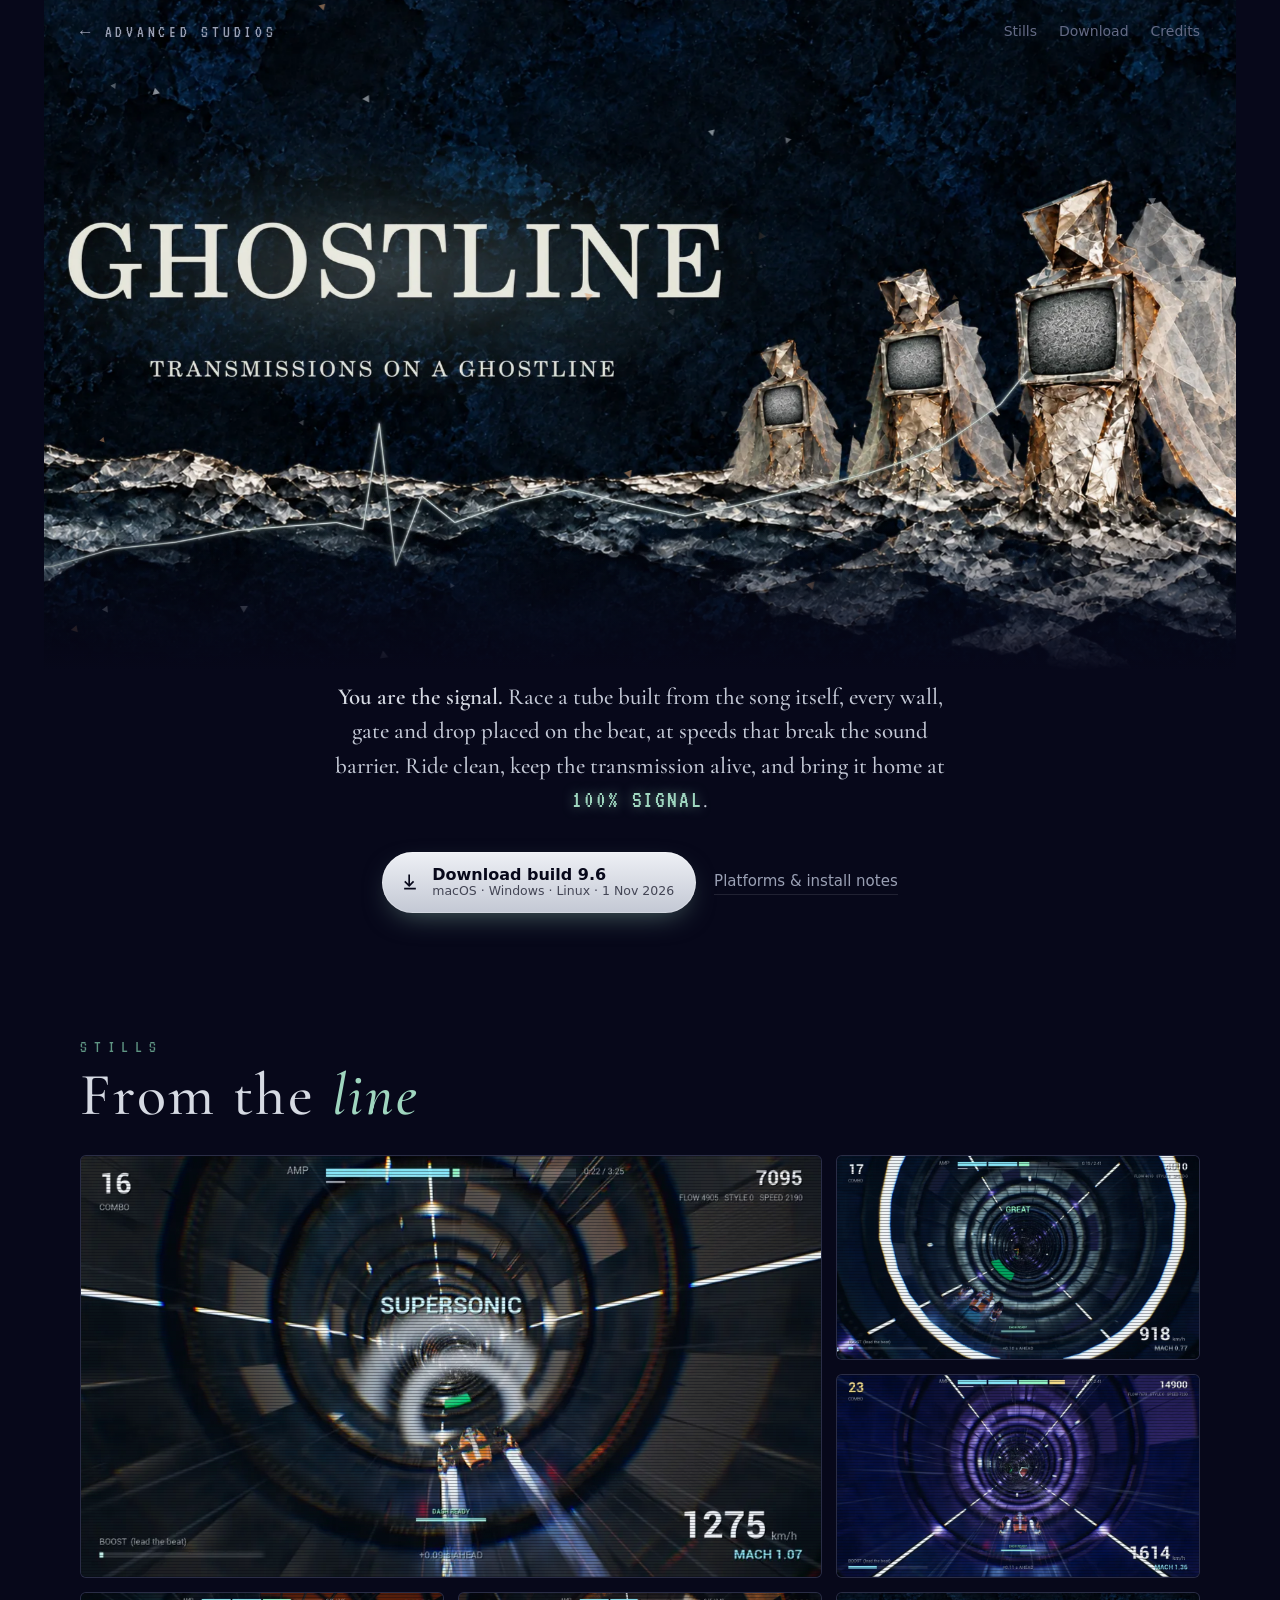
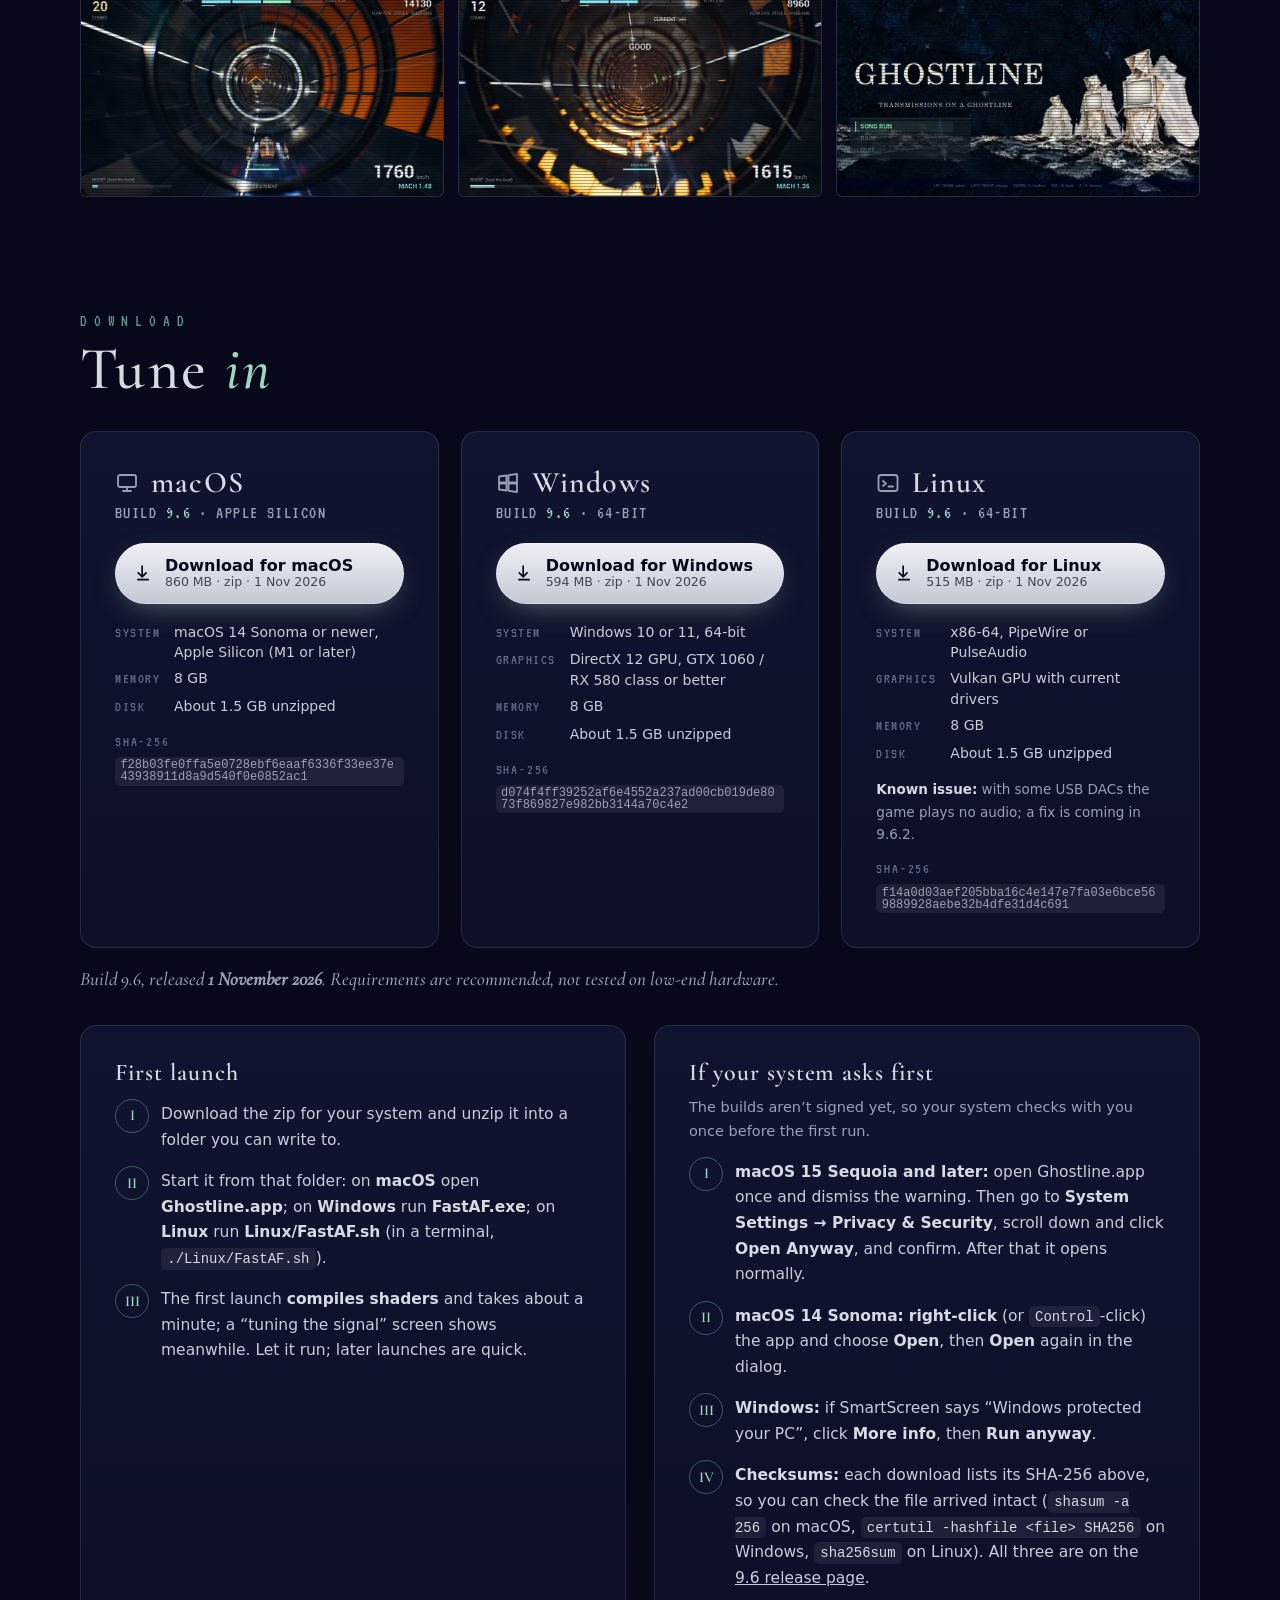
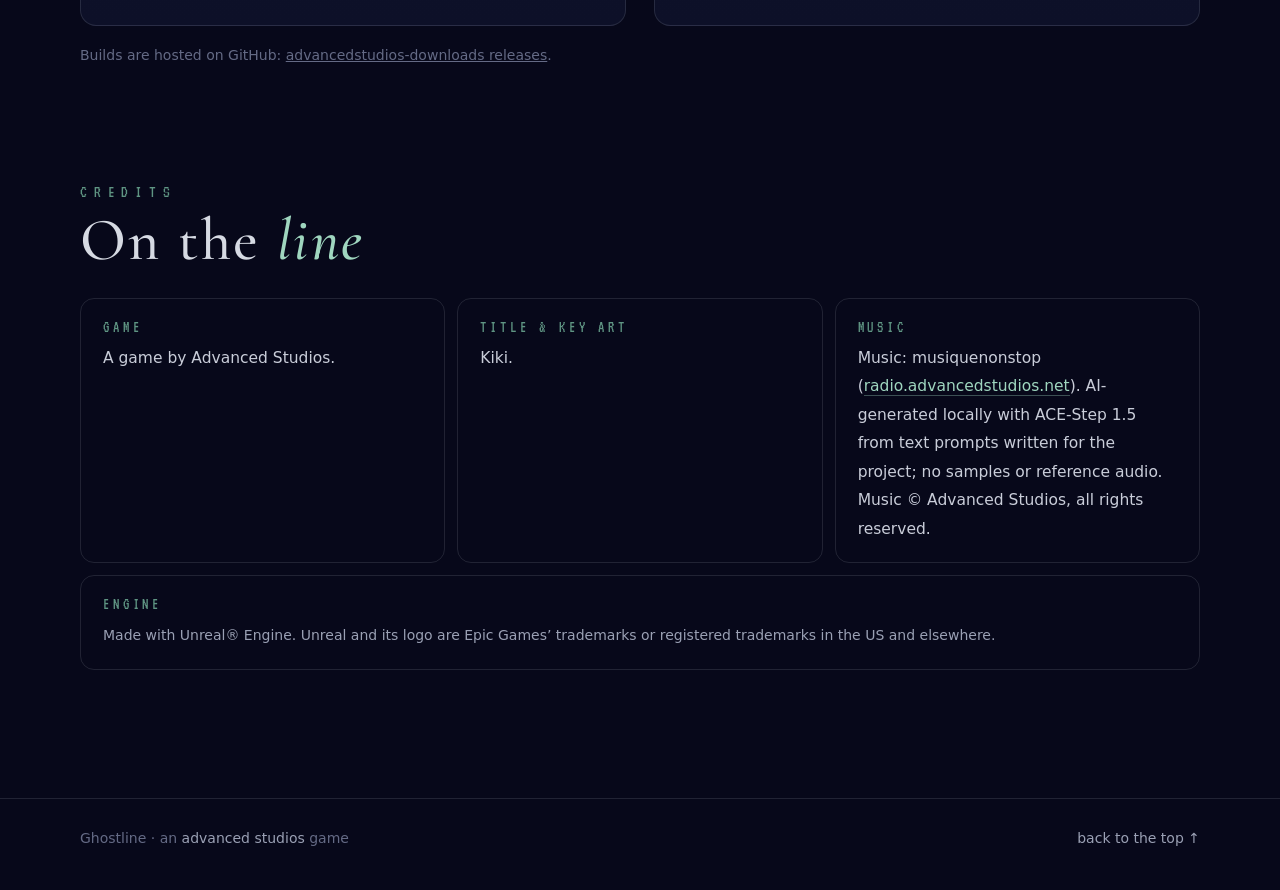
==== commit e104c46b: "ghostline: 1920x1080 build 9.6 stills (Maverick's picks) Co-Authored-By: Claude Opus 5.5 <noreply@an" ====
--- a/ghostline/index.html
+++ b/ghostline/index.html
@@ -183,7 +183,7 @@
   @media (max-width: 820px) {
     .top nav { display: none; }
     .stills { grid-template-columns: 1fr 1fr; }
-    .still.big, .still.wide { grid-column: 1 / -1; grid-row: auto; aspect-ratio: 16/9; }
+    .still.big, .still.wide, .still:last-child:nth-child(even) { grid-column: 1 / -1; grid-row: auto; aspect-ratio: 16/9; }
     .dl, .credits, .plats { grid-template-columns: 1fr; }
   }
   @media (max-width: 480px) {
@@ -249,26 +249,25 @@
       <p class="eyebrow rv">Stills</p>
       <h2 class="rv" style="--d:.08s">From the <em>line</em></h2>
       <div class="stills rv" style="--d:.12s">
-        <button class="still big" type="button" data-full="img/still5-1280.webp" data-cap="Mach 1.48">
-          <img src="img/still5-1280.webp" alt="An orange racer at Mach 1.48 runs down a dark tube lit by white strips and an orange-panelled wall; combo 20" width="1280" height="720" loading="lazy">
-        </button>
-        <button class="still" type="button" data-full="img/still6-1280.webp" data-cap="Great">
-          <img src="img/still6-640.webp" alt="The racer banks along the tube wall through a glowing white ring; the call reads GREAT" width="640" height="360" loading="lazy">
-        </button>
-        <button class="still" type="button" data-full="img/still1-1280.webp" data-cap="Title screen">
-          <img src="img/still1-640.webp" alt="The Ghostline title screen with its menu: Song Run, Race, Quit" width="640" height="360" loading="lazy">
-        </button>
-        <button class="still" type="button" data-full="img/still2-1280.webp" data-cap="Mach 1.21">
-          <img src="img/still2-640.webp" alt="The racer at Mach 1.21 streaks down a blue-violet tube lined with white light strips; combo 9" width="640" height="360" loading="lazy">
-        </button>
-        <button class="still" type="button" data-full="img/still3-1280.webp" data-cap="Into the tube">
-          <img src="img/still3-640.webp" alt="The racer heads into a ringed violet tunnel toward an orange chevron gate" width="640" height="360" loading="lazy">
-        </button>
-        <button class="still" type="button" data-full="img/still4-1280.webp" data-cap="Lights low">
-          <img src="img/still4-640.webp" alt="A near-dark tube traced only by white light strips and green markers, the racer banking low on the right" width="640" height="360" loading="lazy">
+        <button class="still big" type="button" data-full="img/s96-1-1920.webp" data-cap="Supersonic">
+          <img src="img/s96-1-1920.webp" srcset="img/s96-1-960.webp 960w, img/s96-1-1920.webp 1920w" sizes="(max-width: 700px) 100vw, 62vw" alt="The orange racer crosses Mach 1.07 down a dark tube as SUPERSONIC flashes overhead; combo 16" width="1920" height="1080" loading="lazy">
+        </button>
+        <button class="still" type="button" data-full="img/s96-2-1920.webp" data-cap="Great">
+          <img src="img/s96-2-960.webp" alt="The racer banks low through a glowing white ring; the call reads GREAT" width="960" height="540" loading="lazy">
+        </button>
+        <button class="still" type="button" data-full="img/s96-3-1920.webp" data-cap="Mach 1.36">
+          <img src="img/s96-3-960.webp" alt="The racer streaks down a violet tube lined with white light strips; combo 23" width="960" height="540" loading="lazy">
+        </button>
+        <button class="still" type="button" data-full="img/s96-4-1920.webp" data-cap="Mach 1.48">
+          <img src="img/s96-4-960.webp" alt="The racer runs at Mach 1.48 past an orange-panelled wall toward a chevron gate; combo 20" width="960" height="540" loading="lazy">
+        </button>
+        <button class="still" type="button" data-full="img/s96-5-1920.webp" data-cap="Amber tube">
+          <img src="img/s96-5-960.webp" alt="The racer dives into an amber-lit tube strewn with glowing panels; the call reads GOOD" width="960" height="540" loading="lazy">
+        </button>
+        <button class="still" type="button" data-full="img/s96-6-1920.webp" data-cap="Title screen">
+          <img src="img/s96-6-960.webp" alt="The Ghostline title screen: three foil figures with television heads beside the menu Song Run, Race, Quit" width="960" height="540" loading="lazy">
         </button>
       </div>
-      <!-- STILLS: 1280x720 placeholders; swap for Maverick's 1920x1080 9.6 stills when they arrive -->
     </div>
   </section>
 
